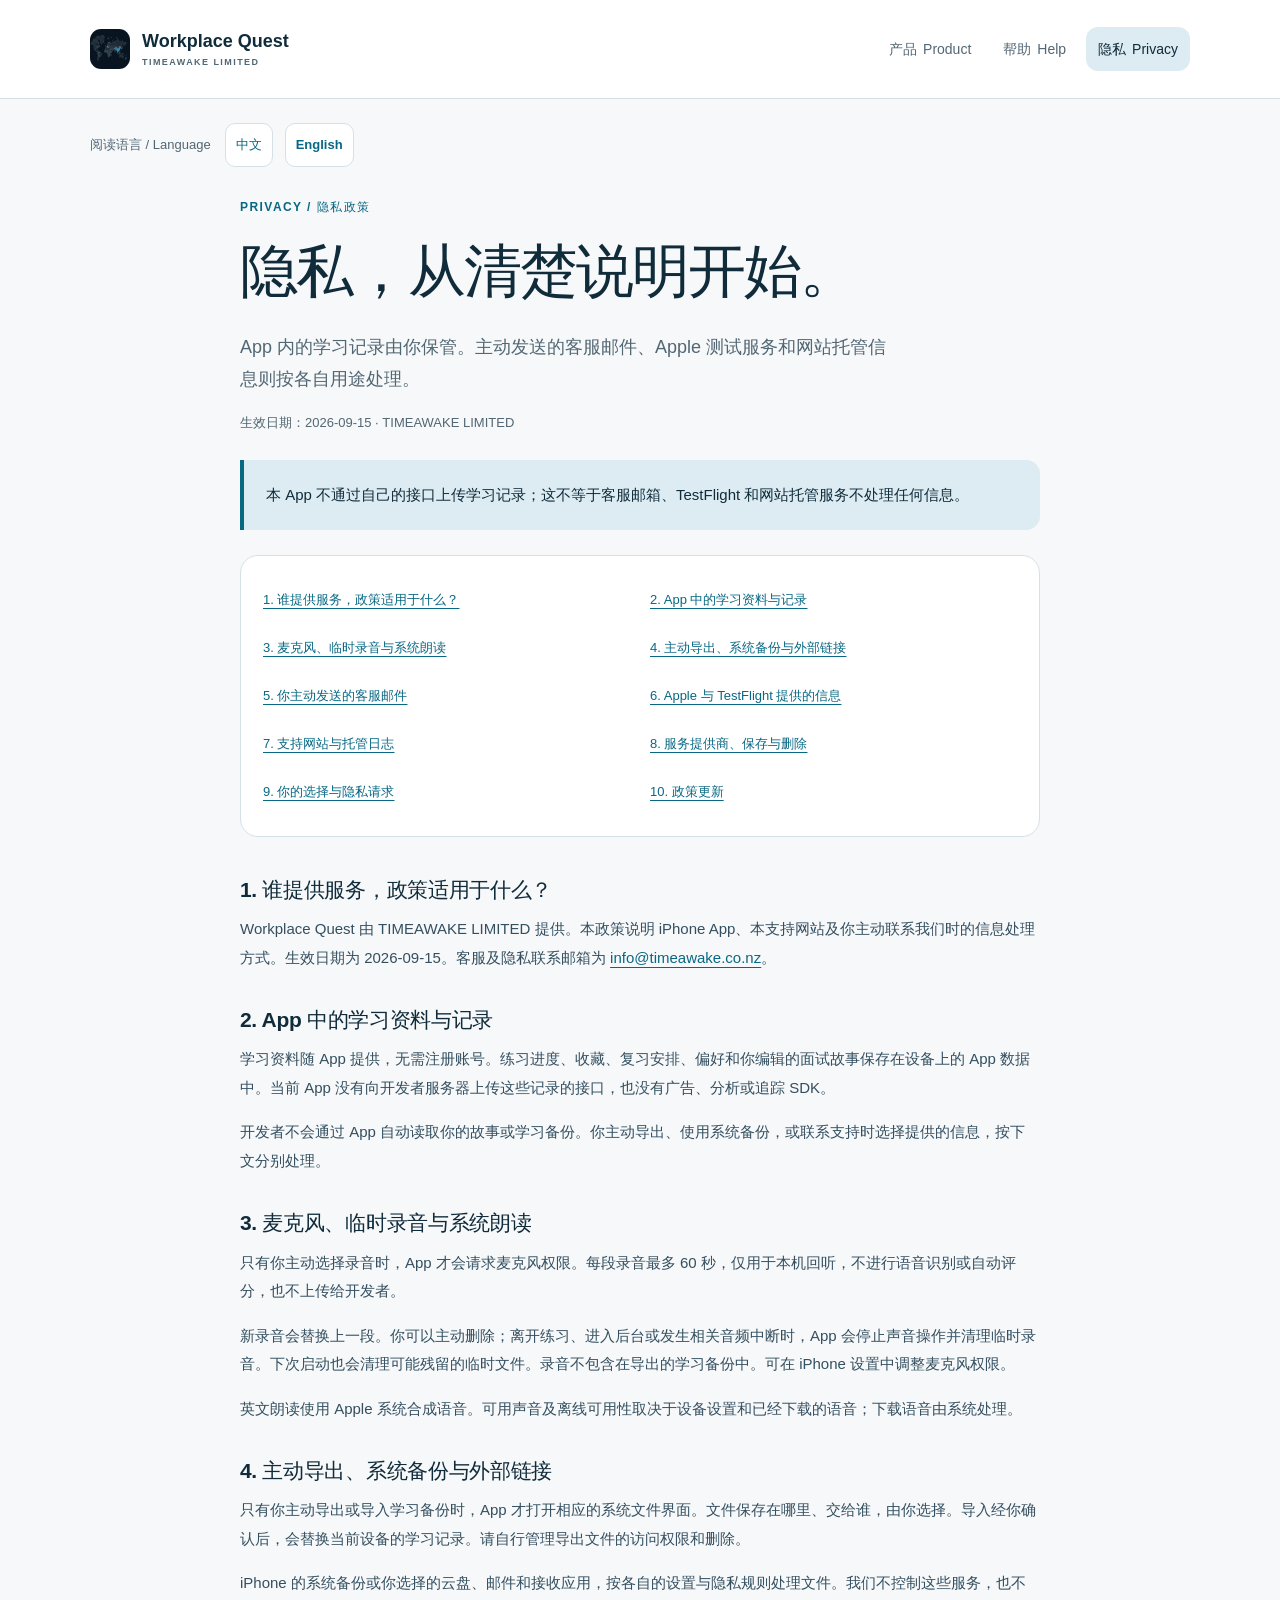
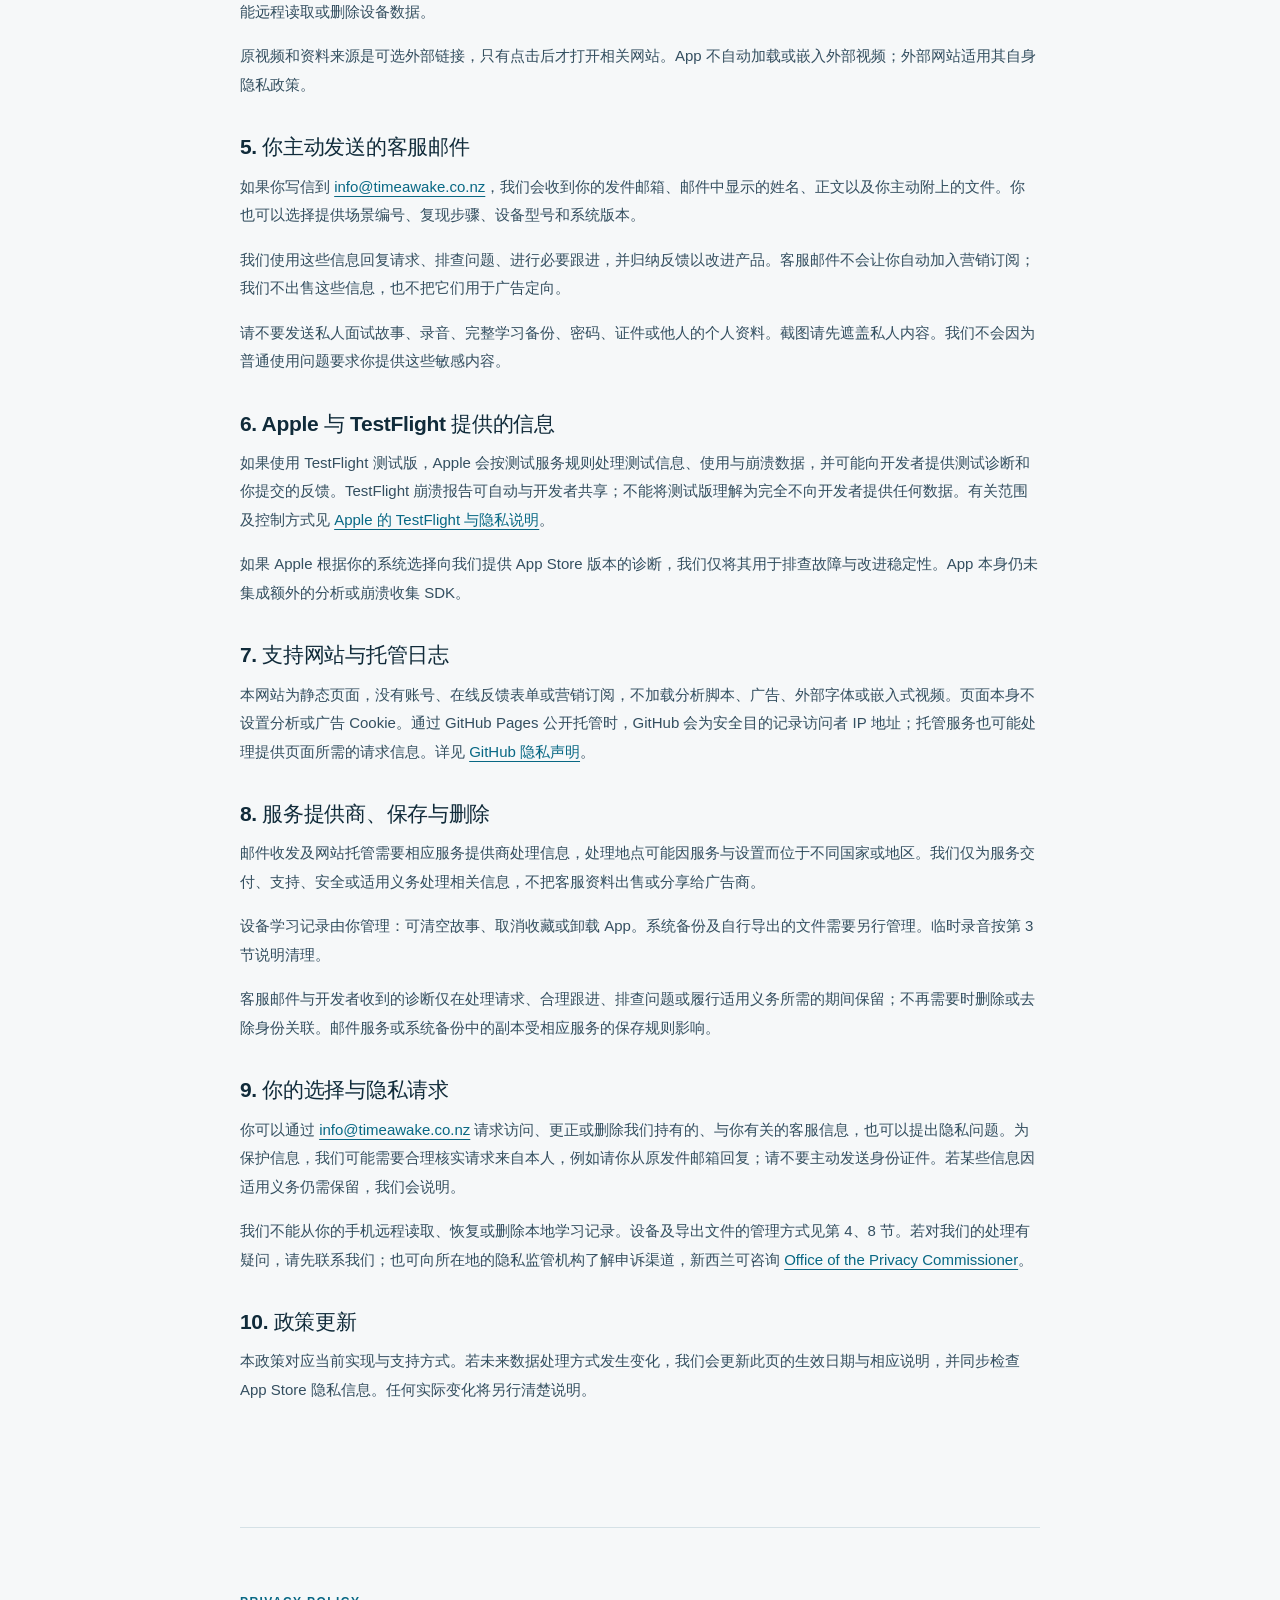
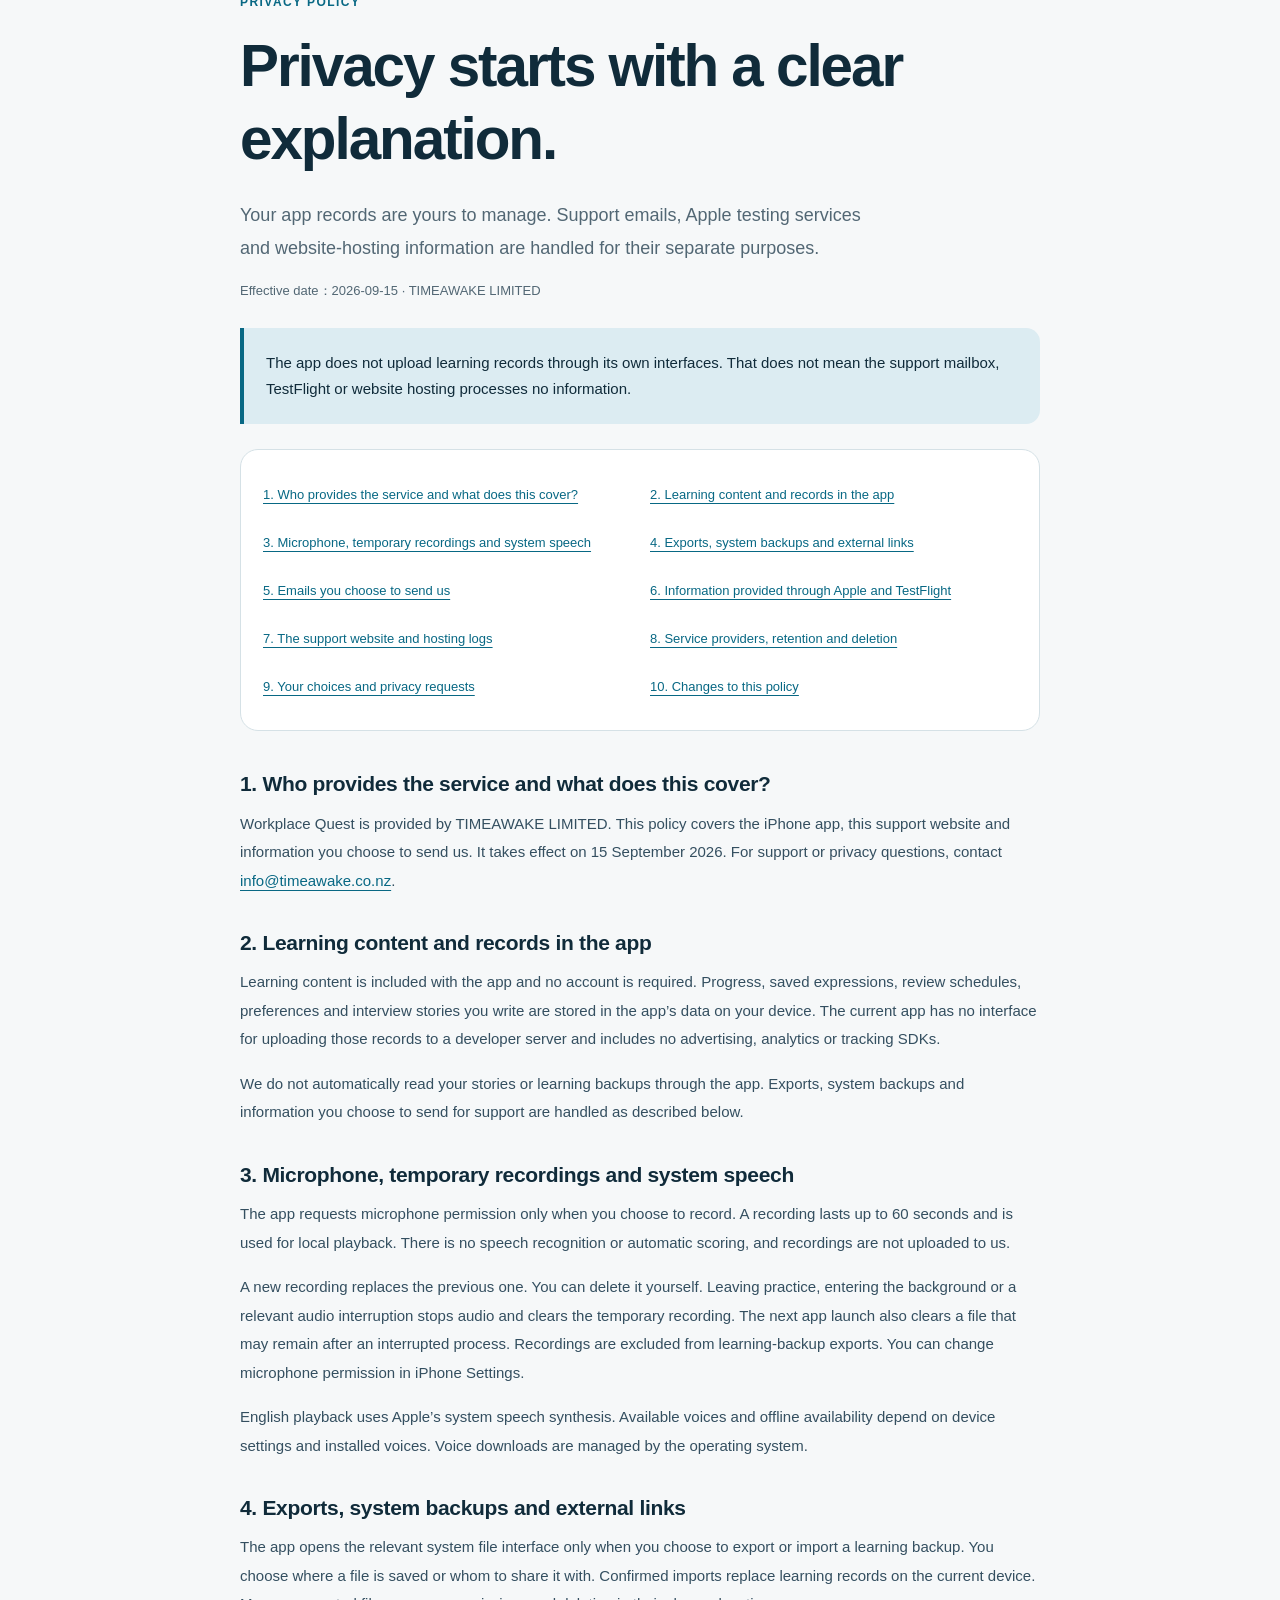
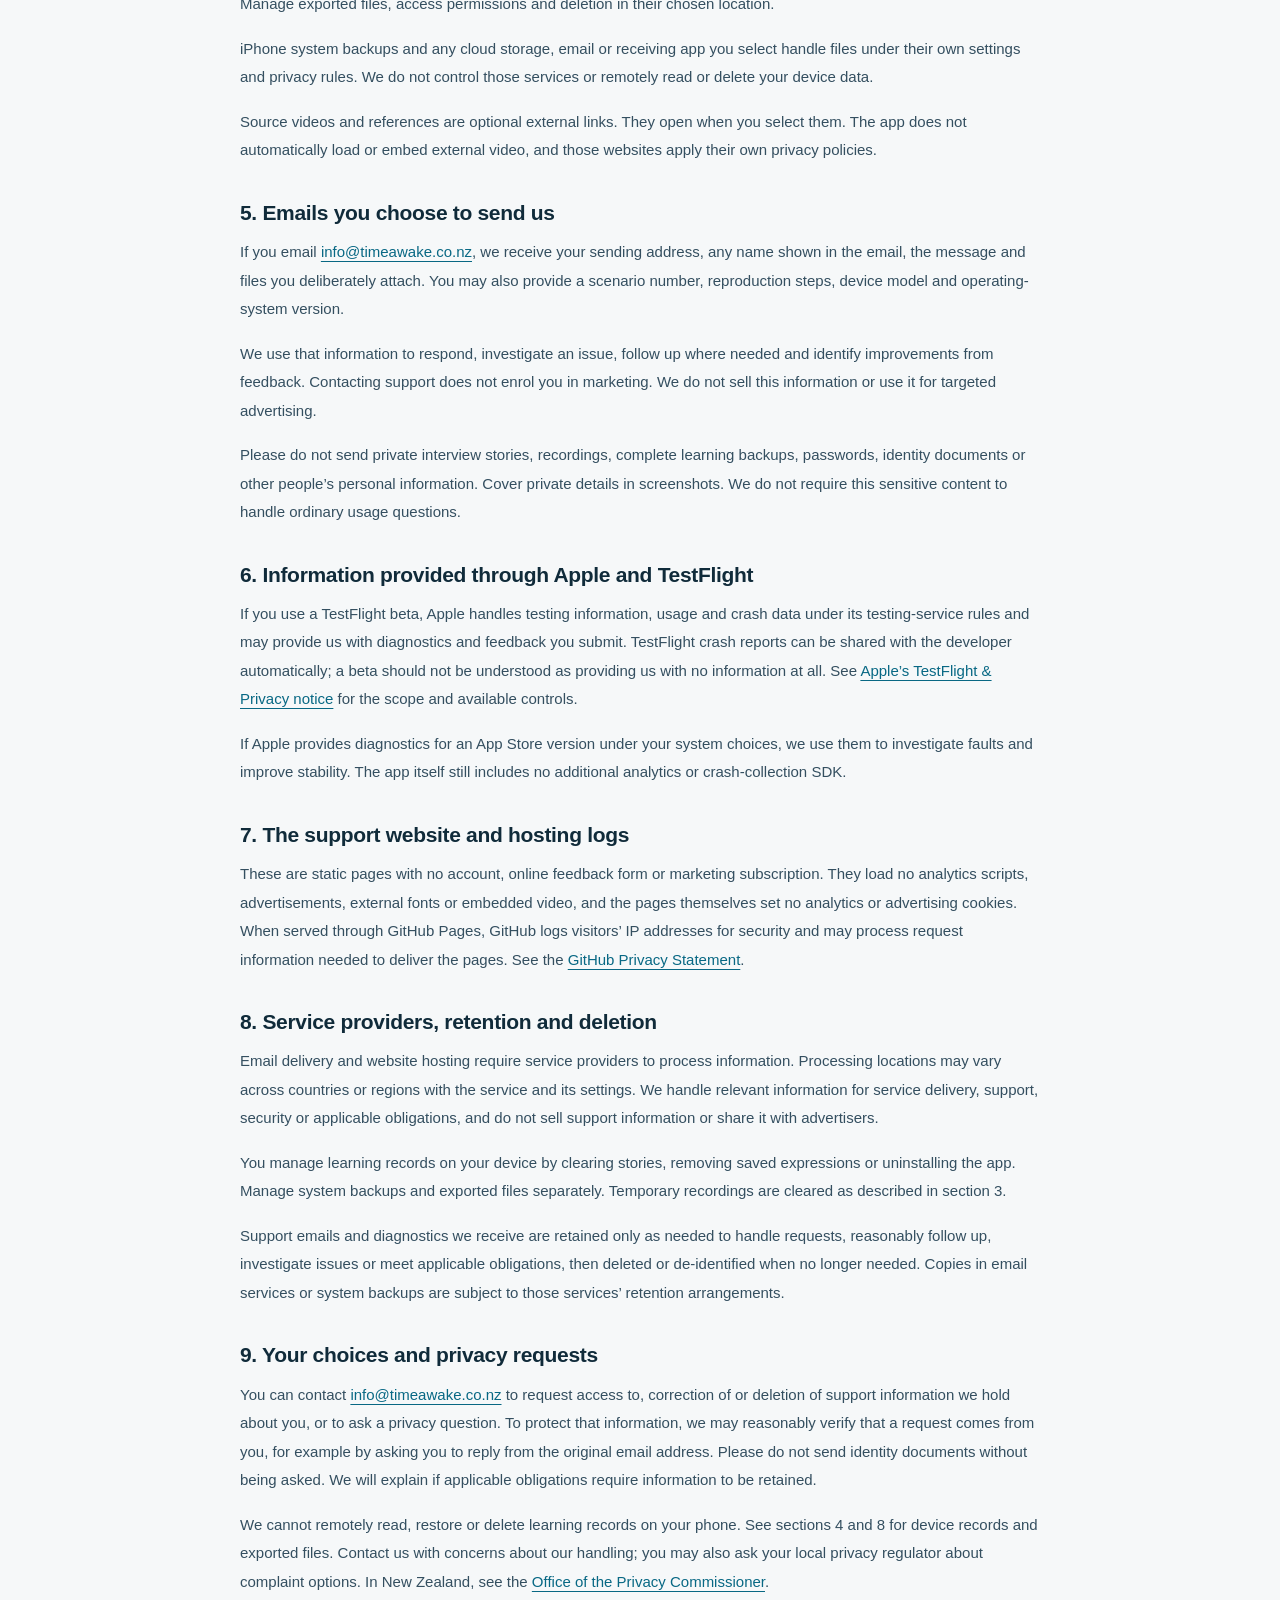
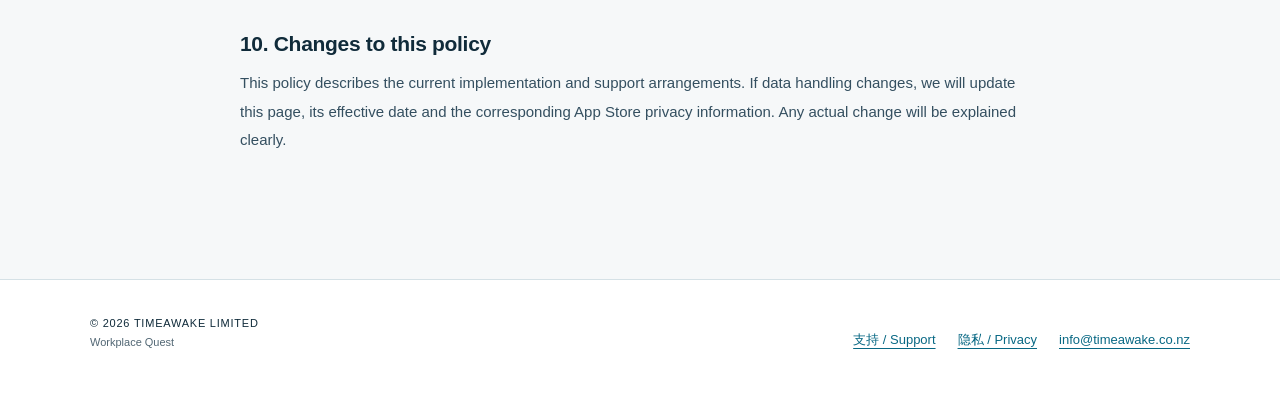
==== privacy.html @ f2a4020d "Publish Workplace Quest support and privacy pages" ====
<!doctype html>
<html lang="zh-Hans">
<head>
<meta charset="utf-8">
<meta name="viewport" content="width=device-width, initial-scale=1">
<meta name="description" content="Workplace Quest隐私政策：本地学习数据、临时录音、主动客服邮件、TestFlight与网站托管日志。">
<meta name="theme-color" content="#0a2433">
<title>隐私政策 / Privacy Policy · Workplace Quest</title>
<link rel="icon" type="image/png" href="favicon.png">
<link rel="stylesheet" href="styles.css">
</head>
<body>
<a class="skip-link" href="#main">跳到正文 / Skip to content</a>
<header class="site-header">
<div class="shell header-inner">
<a class="brand" href="index.html"><img src="icon.png" width="40" height="40" alt=""><span>Workplace Quest<small>TIMEAWAKE LIMITED</small></span></a>
<nav class="primary-nav" aria-label="网站导航 / Site navigation">
<a href="index.html">产品 <span lang="en">Product</span></a>
<a href="support.html">帮助 <span lang="en">Help</span></a>
<a href="privacy.html" aria-current="page">隐私 <span lang="en">Privacy</span></a>
</nav>
</div>
</header>
<main id="main" class="shell" tabindex="-1">
<nav class="language-nav" aria-label="选择阅读语言 / Reading language"><span>阅读语言 / Language</span><a href="#zh" lang="zh-Hans" hreflang="zh-Hans">中文</a><a href="#en" lang="en" hreflang="en">English</a></nav>

<section id="zh" lang="zh-Hans" class="language-section narrow-section"><p class="eyebrow">PRIVACY / 隐私政策</p><h1>隐私，从清楚说明开始。</h1><p class="lead">App 内的学习记录由你保管。主动发送的客服邮件、Apple 测试服务和网站托管信息则按各自用途处理。</p><p class="small-print">生效日期：<time datetime="2026-09-15">2026-09-15</time> · TIMEAWAKE LIMITED</p><div class="policy-summary">本 App 不通过自己的接口上传学习记录；这不等于客服邮箱、TestFlight 和网站托管服务不处理任何信息。</div><nav class="policy-toc" aria-label="隐私政策目录"><a href="#zh-policy-1">1. 谁提供服务，政策适用于什么？</a><a href="#zh-policy-2">2. App 中的学习资料与记录</a><a href="#zh-policy-3">3. 麦克风、临时录音与系统朗读</a><a href="#zh-policy-4">4. 主动导出、系统备份与外部链接</a><a href="#zh-policy-5">5. 你主动发送的客服邮件</a><a href="#zh-policy-6">6. Apple 与 TestFlight 提供的信息</a><a href="#zh-policy-7">7. 支持网站与托管日志</a><a href="#zh-policy-8">8. 服务提供商、保存与删除</a><a href="#zh-policy-9">9. 你的选择与隐私请求</a><a href="#zh-policy-10">10. 政策更新</a></nav><section id="zh-policy-1" class="policy-section"><h3>1. 谁提供服务，政策适用于什么？</h3><p>Workplace Quest 由 TIMEAWAKE LIMITED 提供。本政策说明 iPhone App、本支持网站及你主动联系我们时的信息处理方式。生效日期为 2026-09-15。客服及隐私联系邮箱为 <a href="mailto:info@timeawake.co.nz">info@timeawake.co.nz</a>。</p></section>
<section id="zh-policy-2" class="policy-section"><h3>2. App 中的学习资料与记录</h3><p>学习资料随 App 提供，无需注册账号。练习进度、收藏、复习安排、偏好和你编辑的面试故事保存在设备上的 App 数据中。当前 App 没有向开发者服务器上传这些记录的接口，也没有广告、分析或追踪 SDK。</p><p>开发者不会通过 App 自动读取你的故事或学习备份。你主动导出、使用系统备份，或联系支持时选择提供的信息，按下文分别处理。</p></section>
<section id="zh-policy-3" class="policy-section"><h3>3. 麦克风、临时录音与系统朗读</h3><p>只有你主动选择录音时，App 才会请求麦克风权限。每段录音最多 60 秒，仅用于本机回听，不进行语音识别或自动评分，也不上传给开发者。</p><p>新录音会替换上一段。你可以主动删除；离开练习、进入后台或发生相关音频中断时，App 会停止声音操作并清理临时录音。下次启动也会清理可能残留的临时文件。录音不包含在导出的学习备份中。可在 iPhone 设置中调整麦克风权限。</p><p>英文朗读使用 Apple 系统合成语音。可用声音及离线可用性取决于设备设置和已经下载的语音；下载语音由系统处理。</p></section>
<section id="zh-policy-4" class="policy-section"><h3>4. 主动导出、系统备份与外部链接</h3><p>只有你主动导出或导入学习备份时，App 才打开相应的系统文件界面。文件保存在哪里、交给谁，由你选择。导入经你确认后，会替换当前设备的学习记录。请自行管理导出文件的访问权限和删除。</p><p>iPhone 的系统备份或你选择的云盘、邮件和接收应用，按各自的设置与隐私规则处理文件。我们不控制这些服务，也不能远程读取或删除设备数据。</p><p>原视频和资料来源是可选外部链接，只有点击后才打开相关网站。App 不自动加载或嵌入外部视频；外部网站适用其自身隐私政策。</p></section>
<section id="zh-policy-5" class="policy-section"><h3>5. 你主动发送的客服邮件</h3><p>如果你写信到 <a href="mailto:info@timeawake.co.nz">info@timeawake.co.nz</a>，我们会收到你的发件邮箱、邮件中显示的姓名、正文以及你主动附上的文件。你也可以选择提供场景编号、复现步骤、设备型号和系统版本。</p><p>我们使用这些信息回复请求、排查问题、进行必要跟进，并归纳反馈以改进产品。客服邮件不会让你自动加入营销订阅；我们不出售这些信息，也不把它们用于广告定向。</p><p>请不要发送私人面试故事、录音、完整学习备份、密码、证件或他人的个人资料。截图请先遮盖私人内容。我们不会因为普通使用问题要求你提供这些敏感内容。</p></section>
<section id="zh-policy-6" class="policy-section"><h3>6. Apple 与 TestFlight 提供的信息</h3><p>如果使用 TestFlight 测试版，Apple 会按测试服务规则处理测试信息、使用与崩溃数据，并可能向开发者提供测试诊断和你提交的反馈。TestFlight 崩溃报告可自动与开发者共享；不能将测试版理解为完全不向开发者提供任何数据。有关范围及控制方式见 <a href="https://www.apple.com/legal/privacy/data/en/test-flight/">Apple 的 TestFlight 与隐私说明</a>。</p><p>如果 Apple 根据你的系统选择向我们提供 App Store 版本的诊断，我们仅将其用于排查故障与改进稳定性。App 本身仍未集成额外的分析或崩溃收集 SDK。</p></section>
<section id="zh-policy-7" class="policy-section"><h3>7. 支持网站与托管日志</h3><p>本网站为静态页面，没有账号、在线反馈表单或营销订阅，不加载分析脚本、广告、外部字体或嵌入式视频。页面本身不设置分析或广告 Cookie。通过 GitHub Pages 公开托管时，GitHub 会为安全目的记录访问者 IP 地址；托管服务也可能处理提供页面所需的请求信息。详见 <a href="https://docs.github.com/en/site-policy/privacy-policies/github-general-privacy-statement">GitHub 隐私声明</a>。</p></section>
<section id="zh-policy-8" class="policy-section"><h3>8. 服务提供商、保存与删除</h3><p>邮件收发及网站托管需要相应服务提供商处理信息，处理地点可能因服务与设置而位于不同国家或地区。我们仅为服务交付、支持、安全或适用义务处理相关信息，不把客服资料出售或分享给广告商。</p><p>设备学习记录由你管理：可清空故事、取消收藏或卸载 App。系统备份及自行导出的文件需要另行管理。临时录音按第 3 节说明清理。</p><p>客服邮件与开发者收到的诊断仅在处理请求、合理跟进、排查问题或履行适用义务所需的期间保留；不再需要时删除或去除身份关联。邮件服务或系统备份中的副本受相应服务的保存规则影响。</p></section>
<section id="zh-policy-9" class="policy-section"><h3>9. 你的选择与隐私请求</h3><p>你可以通过 <a href="mailto:info@timeawake.co.nz">info@timeawake.co.nz</a> 请求访问、更正或删除我们持有的、与你有关的客服信息，也可以提出隐私问题。为保护信息，我们可能需要合理核实请求来自本人，例如请你从原发件邮箱回复；请不要主动发送身份证件。若某些信息因适用义务仍需保留，我们会说明。</p><p>我们不能从你的手机远程读取、恢复或删除本地学习记录。设备及导出文件的管理方式见第 4、8 节。若对我们的处理有疑问，请先联系我们；也可向所在地的隐私监管机构了解申诉渠道，新西兰可咨询 <a href="https://www.privacy.org.nz/">Office of the Privacy Commissioner</a>。</p></section>
<section id="zh-policy-10" class="policy-section"><h3>10. 政策更新</h3><p>本政策对应当前实现与支持方式。若未来数据处理方式发生变化，我们会更新此页的生效日期与相应说明，并同步检查 App Store 隐私信息。任何实际变化将另行清楚说明。</p></section></section><section id="en" lang="en" class="language-section english-section narrow-section"><p class="eyebrow">PRIVACY POLICY</p><h2 class="display-heading">Privacy starts with a clear explanation.</h2><p class="lead">Your app records are yours to manage. Support emails, Apple testing services and website-hosting information are handled for their separate purposes.</p><p class="small-print">Effective date：<time datetime="2026-09-15">2026-09-15</time> · TIMEAWAKE LIMITED</p><div class="policy-summary">The app does not upload learning records through its own interfaces. That does not mean the support mailbox, TestFlight or website hosting processes no information.</div><nav class="policy-toc" aria-label="Privacy policy contents"><a href="#en-policy-1">1. Who provides the service and what does this cover?</a><a href="#en-policy-2">2. Learning content and records in the app</a><a href="#en-policy-3">3. Microphone, temporary recordings and system speech</a><a href="#en-policy-4">4. Exports, system backups and external links</a><a href="#en-policy-5">5. Emails you choose to send us</a><a href="#en-policy-6">6. Information provided through Apple and TestFlight</a><a href="#en-policy-7">7. The support website and hosting logs</a><a href="#en-policy-8">8. Service providers, retention and deletion</a><a href="#en-policy-9">9. Your choices and privacy requests</a><a href="#en-policy-10">10. Changes to this policy</a></nav><section id="en-policy-1" class="policy-section"><h3>1. Who provides the service and what does this cover?</h3><p>Workplace Quest is provided by TIMEAWAKE LIMITED. This policy covers the iPhone app, this support website and information you choose to send us. It takes effect on 15 September 2026. For support or privacy questions, contact <a href="mailto:info@timeawake.co.nz">info@timeawake.co.nz</a>.</p></section>
<section id="en-policy-2" class="policy-section"><h3>2. Learning content and records in the app</h3><p>Learning content is included with the app and no account is required. Progress, saved expressions, review schedules, preferences and interview stories you write are stored in the app’s data on your device. The current app has no interface for uploading those records to a developer server and includes no advertising, analytics or tracking SDKs.</p><p>We do not automatically read your stories or learning backups through the app. Exports, system backups and information you choose to send for support are handled as described below.</p></section>
<section id="en-policy-3" class="policy-section"><h3>3. Microphone, temporary recordings and system speech</h3><p>The app requests microphone permission only when you choose to record. A recording lasts up to 60 seconds and is used for local playback. There is no speech recognition or automatic scoring, and recordings are not uploaded to us.</p><p>A new recording replaces the previous one. You can delete it yourself. Leaving practice, entering the background or a relevant audio interruption stops audio and clears the temporary recording. The next app launch also clears a file that may remain after an interrupted process. Recordings are excluded from learning-backup exports. You can change microphone permission in iPhone Settings.</p><p>English playback uses Apple’s system speech synthesis. Available voices and offline availability depend on device settings and installed voices. Voice downloads are managed by the operating system.</p></section>
<section id="en-policy-4" class="policy-section"><h3>4. Exports, system backups and external links</h3><p>The app opens the relevant system file interface only when you choose to export or import a learning backup. You choose where a file is saved or whom to share it with. Confirmed imports replace learning records on the current device. Manage exported files, access permissions and deletion in their chosen location.</p><p>iPhone system backups and any cloud storage, email or receiving app you select handle files under their own settings and privacy rules. We do not control those services or remotely read or delete your device data.</p><p>Source videos and references are optional external links. They open when you select them. The app does not automatically load or embed external video, and those websites apply their own privacy policies.</p></section>
<section id="en-policy-5" class="policy-section"><h3>5. Emails you choose to send us</h3><p>If you email <a href="mailto:info@timeawake.co.nz">info@timeawake.co.nz</a>, we receive your sending address, any name shown in the email, the message and files you deliberately attach. You may also provide a scenario number, reproduction steps, device model and operating-system version.</p><p>We use that information to respond, investigate an issue, follow up where needed and identify improvements from feedback. Contacting support does not enrol you in marketing. We do not sell this information or use it for targeted advertising.</p><p>Please do not send private interview stories, recordings, complete learning backups, passwords, identity documents or other people’s personal information. Cover private details in screenshots. We do not require this sensitive content to handle ordinary usage questions.</p></section>
<section id="en-policy-6" class="policy-section"><h3>6. Information provided through Apple and TestFlight</h3><p>If you use a TestFlight beta, Apple handles testing information, usage and crash data under its testing-service rules and may provide us with diagnostics and feedback you submit. TestFlight crash reports can be shared with the developer automatically; a beta should not be understood as providing us with no information at all. See <a href="https://www.apple.com/legal/privacy/data/en/test-flight/">Apple’s TestFlight &amp; Privacy notice</a> for the scope and available controls.</p><p>If Apple provides diagnostics for an App Store version under your system choices, we use them to investigate faults and improve stability. The app itself still includes no additional analytics or crash-collection SDK.</p></section>
<section id="en-policy-7" class="policy-section"><h3>7. The support website and hosting logs</h3><p>These are static pages with no account, online feedback form or marketing subscription. They load no analytics scripts, advertisements, external fonts or embedded video, and the pages themselves set no analytics or advertising cookies. When served through GitHub Pages, GitHub logs visitors’ IP addresses for security and may process request information needed to deliver the pages. See the <a href="https://docs.github.com/en/site-policy/privacy-policies/github-general-privacy-statement">GitHub Privacy Statement</a>.</p></section>
<section id="en-policy-8" class="policy-section"><h3>8. Service providers, retention and deletion</h3><p>Email delivery and website hosting require service providers to process information. Processing locations may vary across countries or regions with the service and its settings. We handle relevant information for service delivery, support, security or applicable obligations, and do not sell support information or share it with advertisers.</p><p>You manage learning records on your device by clearing stories, removing saved expressions or uninstalling the app. Manage system backups and exported files separately. Temporary recordings are cleared as described in section 3.</p><p>Support emails and diagnostics we receive are retained only as needed to handle requests, reasonably follow up, investigate issues or meet applicable obligations, then deleted or de-identified when no longer needed. Copies in email services or system backups are subject to those services’ retention arrangements.</p></section>
<section id="en-policy-9" class="policy-section"><h3>9. Your choices and privacy requests</h3><p>You can contact <a href="mailto:info@timeawake.co.nz">info@timeawake.co.nz</a> to request access to, correction of or deletion of support information we hold about you, or to ask a privacy question. To protect that information, we may reasonably verify that a request comes from you, for example by asking you to reply from the original email address. Please do not send identity documents without being asked. We will explain if applicable obligations require information to be retained.</p><p>We cannot remotely read, restore or delete learning records on your phone. See sections 4 and 8 for device records and exported files. Contact us with concerns about our handling; you may also ask your local privacy regulator about complaint options. In New Zealand, see the <a href="https://www.privacy.org.nz/">Office of the Privacy Commissioner</a>.</p></section>
<section id="en-policy-10" class="policy-section"><h3>10. Changes to this policy</h3><p>This policy describes the current implementation and support arrangements. If data handling changes, we will update this page, its effective date and the corresponding App Store privacy information. Any actual change will be explained clearly.</p></section></section></main>
<footer class="site-footer"><div class="shell footer-inner"><p>© 2026 TIMEAWAKE LIMITED<br><span>Workplace Quest</span></p><nav aria-label="页脚链接 / Footer links"><a href="support.html">支持 / Support</a><a href="privacy.html">隐私 / Privacy</a><a href="mailto:info@timeawake.co.nz">info@timeawake.co.nz</a></nav></div></footer>
</body>
</html>
---- styles.css ----
:root{color-scheme:light;--ink:#102b3a;--muted:#526774;--blue:#086884;--sky:#dcecf2;--paper:#f6f8f9;--line:#d5e1e6;--white:#fff;--radius:24px;font-family:-apple-system,BlinkMacSystemFont,"Segoe UI","PingFang SC","Microsoft YaHei",sans-serif;font-synthesis:none}
*{box-sizing:border-box}html{scroll-padding-top:24px}body{margin:0;background:var(--paper);color:var(--ink);line-height:1.75;font-size:16px;-webkit-text-size-adjust:100%}a{color:var(--blue);text-underline-offset:4px;text-decoration-thickness:1px;overflow-wrap:anywhere}a:hover{text-decoration-thickness:2px}a:focus-visible,summary:focus-visible{outline:3px solid #087da2;outline-offset:5px;border-radius:5px}p,h1,h2,h3,ul,ol,dl{margin-top:0}p{margin-bottom:1rem}p:last-child{margin-bottom:0}h1,h2,h3{line-height:1.25;letter-spacing:-.035em;overflow-wrap:anywhere}h1,.display-heading{font-size:clamp(2rem,4.9vw,3.65rem);font-weight:750;margin-bottom:24px}h2{font-size:clamp(1.6rem,3vw,2.3rem);margin-bottom:18px}h3{font-size:1.2rem;letter-spacing:-.015em;margin-bottom:12px}img{max-width:100%;height:auto;display:block}li+li{margin-top:8px}.shell{width:min(1100px,calc(100% - 48px));margin-inline:auto}.skip-link{position:absolute;left:12px;top:-120px;background:var(--white);padding:12px 18px;border:2px solid var(--blue);z-index:10}.skip-link:focus{top:12px}.site-header{background:var(--white);border-bottom:1px solid var(--line)}.header-inner{display:flex;justify-content:space-between;align-items:center;gap:20px;min-height:98px;padding-block:18px;flex-wrap:wrap}.brand{display:inline-flex;align-items:center;gap:12px;text-decoration:none;color:var(--ink);font-size:18px;font-weight:750;line-height:1.25}.brand img{border-radius:11px;flex:none}.brand small{display:block;font-size:9px;letter-spacing:.16em;color:var(--muted);margin-top:5px;font-weight:650}.primary-nav{display:flex;gap:8px;flex-wrap:wrap}.primary-nav a{display:flex;gap:6px;align-items:center;min-height:44px;padding:8px 12px;border-radius:12px;text-decoration:none;color:var(--muted);font-size:14px;font-weight:650}.primary-nav a[aria-current=page]{background:var(--sky);color:var(--ink)}.primary-nav a:hover{background:#edf4f7}.primary-nav span{font-weight:450}.language-nav{display:flex;align-items:center;gap:12px;flex-wrap:wrap;padding:24px 0 30px;color:var(--muted);font-size:13px}.language-nav>span{margin-right:2px}.language-nav a{min-height:44px;display:inline-flex;align-items:center;padding:6px 10px;background:var(--white);border:1px solid var(--line);border-radius:10px;text-decoration:none;font-weight:650}.language-section{scroll-margin-top:24px;padding-bottom:24px}.english-section{border-top:1px solid var(--line);margin-top:64px;padding-top:64px}.hero{display:grid;grid-template-columns:minmax(0,1.55fr) minmax(220px,1fr);gap:55px;align-items:center;padding:8px 0 38px}.eyebrow{font-size:12px;letter-spacing:.12em;font-weight:750;color:var(--blue);margin-bottom:16px}.lead{font-size:18px;line-height:1.8;color:var(--muted);max-width:650px}.hero-actions{display:flex;align-items:center;gap:22px;flex-wrap:wrap;margin-top:25px}.button{display:inline-flex;justify-content:center;align-items:center;gap:22px;min-height:48px;padding:12px 20px;background:var(--ink);color:var(--white);border-radius:14px;text-decoration:none;font-size:15px;font-weight:650;text-align:center}.button:hover{background:#194a61;text-decoration:none}.text-link{display:inline-flex;align-items:center;min-height:44px;font-weight:650;font-size:14px}.pills{list-style:none;display:flex;flex-wrap:wrap;gap:8px;padding:0;margin:26px 0 0}.pills li{margin:0;font-size:12px;padding:5px 10px;border:1px solid var(--line);border-radius:100px;color:var(--muted);background:#fff8}.hero-art{border-radius:32px;background:radial-gradient(circle at 55% 20%,#174252,#071a26 70%);padding:38px 22px 24px;display:flex;flex-direction:column;align-items:center;text-align:center;color:#f4fbff;min-width:0;box-shadow:0 14px 35px #132e3b12}.hero-icon{width:180px;border-radius:29px;box-shadow:0 14px 38px #0004}.hero-art p{font-family:Georgia,"Times New Roman",serif;font-size:27px;line-height:1.3;letter-spacing:-.03em;margin:25px 0 22px}.art-label{font-size:10px;letter-spacing:.18em;text-transform:uppercase;color:#a9c7d6}.release-note{display:flex;align-items:flex-start;gap:13px;padding:20px 23px;background:#eaf2f5;border:1px solid #cadde5;border-radius:17px;font-size:14px}.release-note p{color:var(--muted);margin-top:4px}.status-dot{width:8px;height:8px;background:var(--blue);border-radius:50%;margin-top:9px;flex:none}.section-block{margin-block:54px}.section-heading{margin-bottom:26px;max-width:800px}.feature-grid{display:grid;grid-template-columns:repeat(3,minmax(0,1fr));gap:18px}.feature-card{background:var(--white);border:1px solid var(--line);border-radius:var(--radius);padding:25px}.feature-card p{font-size:15px;color:var(--muted)}.number{display:inline-block;font-size:12px;letter-spacing:.1em;color:var(--blue);font-weight:750;margin-bottom:26px}.quiet-panel{padding:34px;border-radius:var(--radius);border:1px solid var(--line);background:#fff9}.quiet-panel>p{color:var(--muted);font-size:15px}.stats{display:grid;grid-template-columns:repeat(3,minmax(0,1fr));gap:15px;margin:25px 0}.stats dt{font-size:38px;line-height:1.2;letter-spacing:-.05em;font-weight:750}.stats dd{margin:6px 0 0;color:var(--muted);font-size:13px}.contact-panel{display:flex;align-items:center;justify-content:space-between;gap:28px;padding:34px;background:var(--ink);color:var(--white);border-radius:var(--radius);margin-top:36px}.contact-panel>div{max-width:650px}.contact-panel .eyebrow{color:#a7d6e5}.contact-panel p:not(.eyebrow){font-size:15px;color:#d0dfe5}.contact-panel h2{margin-bottom:14px}.button-light{background:var(--white);color:var(--ink);flex-shrink:0}.button-light:hover{background:var(--sky)}.narrow-section{max-width:800px;margin-inline:auto}.contact-card{background:var(--white);border:1px solid var(--line);border-radius:var(--radius);padding:28px;margin:30px 0}.contact-card h2,.contact-card h3{font-size:20px}.contact-card p{font-size:15px}.faq-list{margin:32px 0}.faq{border-bottom:1px solid var(--line);padding:0}.faq:first-child{border-top:1px solid var(--line)}.faq summary{cursor:pointer;padding:21px 4px;font-weight:650;min-height:48px;line-height:1.6}.faq-body{padding:0 4px 24px;color:var(--muted);font-size:15px}.faq-body ol{padding-left:23px}.small-print{font-size:13px;color:var(--muted)}.policy-summary{padding:22px;background:var(--sky);border-left:4px solid var(--blue);border-radius:0 14px 14px 0;margin:25px 0;font-size:15px}.policy-toc{display:grid;grid-template-columns:repeat(2,minmax(0,1fr));gap:4px 20px;margin:24px 0 40px;padding:22px;background:var(--white);border:1px solid var(--line);border-radius:18px}.policy-toc a{font-size:13px;min-height:44px;display:flex;align-items:center;line-height:1.5}.policy-section{margin-bottom:35px;scroll-margin-top:24px}.policy-section h3{font-size:21px}.policy-section p{font-size:15px;line-height:1.9;color:#344f60}.site-footer{margin-top:65px;padding:34px 0;border-top:1px solid var(--line);background:var(--white)}.footer-inner{display:flex;justify-content:space-between;gap:26px;flex-wrap:wrap}.footer-inner p{font-size:11px;letter-spacing:.07em;line-height:1.7}.footer-inner p span{color:var(--muted);letter-spacing:0}.footer-inner nav{display:flex;align-items:center;gap:8px 22px;flex-wrap:wrap}.footer-inner nav a{display:inline-flex;align-items:center;min-height:44px;font-size:13px}
@media(max-width:760px){.hero{grid-template-columns:1fr;gap:30px}.hero-art{max-width:360px;width:100%;margin-inline:auto;padding:24px;display:grid;grid-template-columns:130px minmax(0,1fr);gap:18px;text-align:left;align-items:center}.hero-icon{width:130px;border-radius:23px}.hero-art p{font-size:23px;margin:0}.art-label{grid-column:1/-1;text-align:center}.feature-grid{grid-template-columns:1fr}.feature-card{padding:24px}.number{margin-bottom:15px}.contact-panel{align-items:flex-start;flex-direction:column}.contact-panel .button{align-self:flex-start}.header-inner{gap:12px}.primary-nav{gap:2px}.primary-nav a{padding:8px 9px}.stats dt{font-size:31px}.quiet-panel,.contact-panel{padding:25px}.english-section{margin-top:48px;padding-top:48px}.section-block{margin-block:40px}}
@media(max-width:420px){.shell{width:calc(100% - 32px)}.header-inner{padding-block:15px;justify-content:center}.brand{margin-right:auto}.primary-nav{width:100%;justify-content:space-between}.primary-nav a{font-size:13px;padding:8px 7px}.language-nav{gap:8px;padding-block:20px 25px}.language-nav>span{font-size:11px}.hero-art{grid-template-columns:104px minmax(0,1fr);padding:20px;gap:16px}.hero-icon{width:104px;border-radius:20px}.hero-art p{font-size:20px}.lead{font-size:16px}.hero-actions{gap:10px 18px}.stats{gap:10px}.stats dt{font-size:29px}.stats dd{font-size:11px}.contact-card{padding:21px}.policy-toc{grid-template-columns:1fr;padding:16px}.policy-section h3{font-size:19px}.release-note{padding:18px}.quiet-panel{padding:23px}.footer-inner nav{gap:5px 16px}}
@media(prefers-reduced-motion:reduce){*{scroll-behavior:auto!important}}
@media print{.site-header,.language-nav,.site-footer,.skip-link,.hero-actions{display:none}.shell{width:100%}.language-section{break-before:auto}.english-section{margin-top:30px;padding-top:30px}.hero{display:block}.hero-art{display:none}.faq-body{display:block}.contact-panel{background:#fff;color:#000;border:1px solid #bbb}.contact-panel p:not(.eyebrow),.contact-panel .eyebrow{color:#333}a{color:#000}.policy-toc{display:none}}
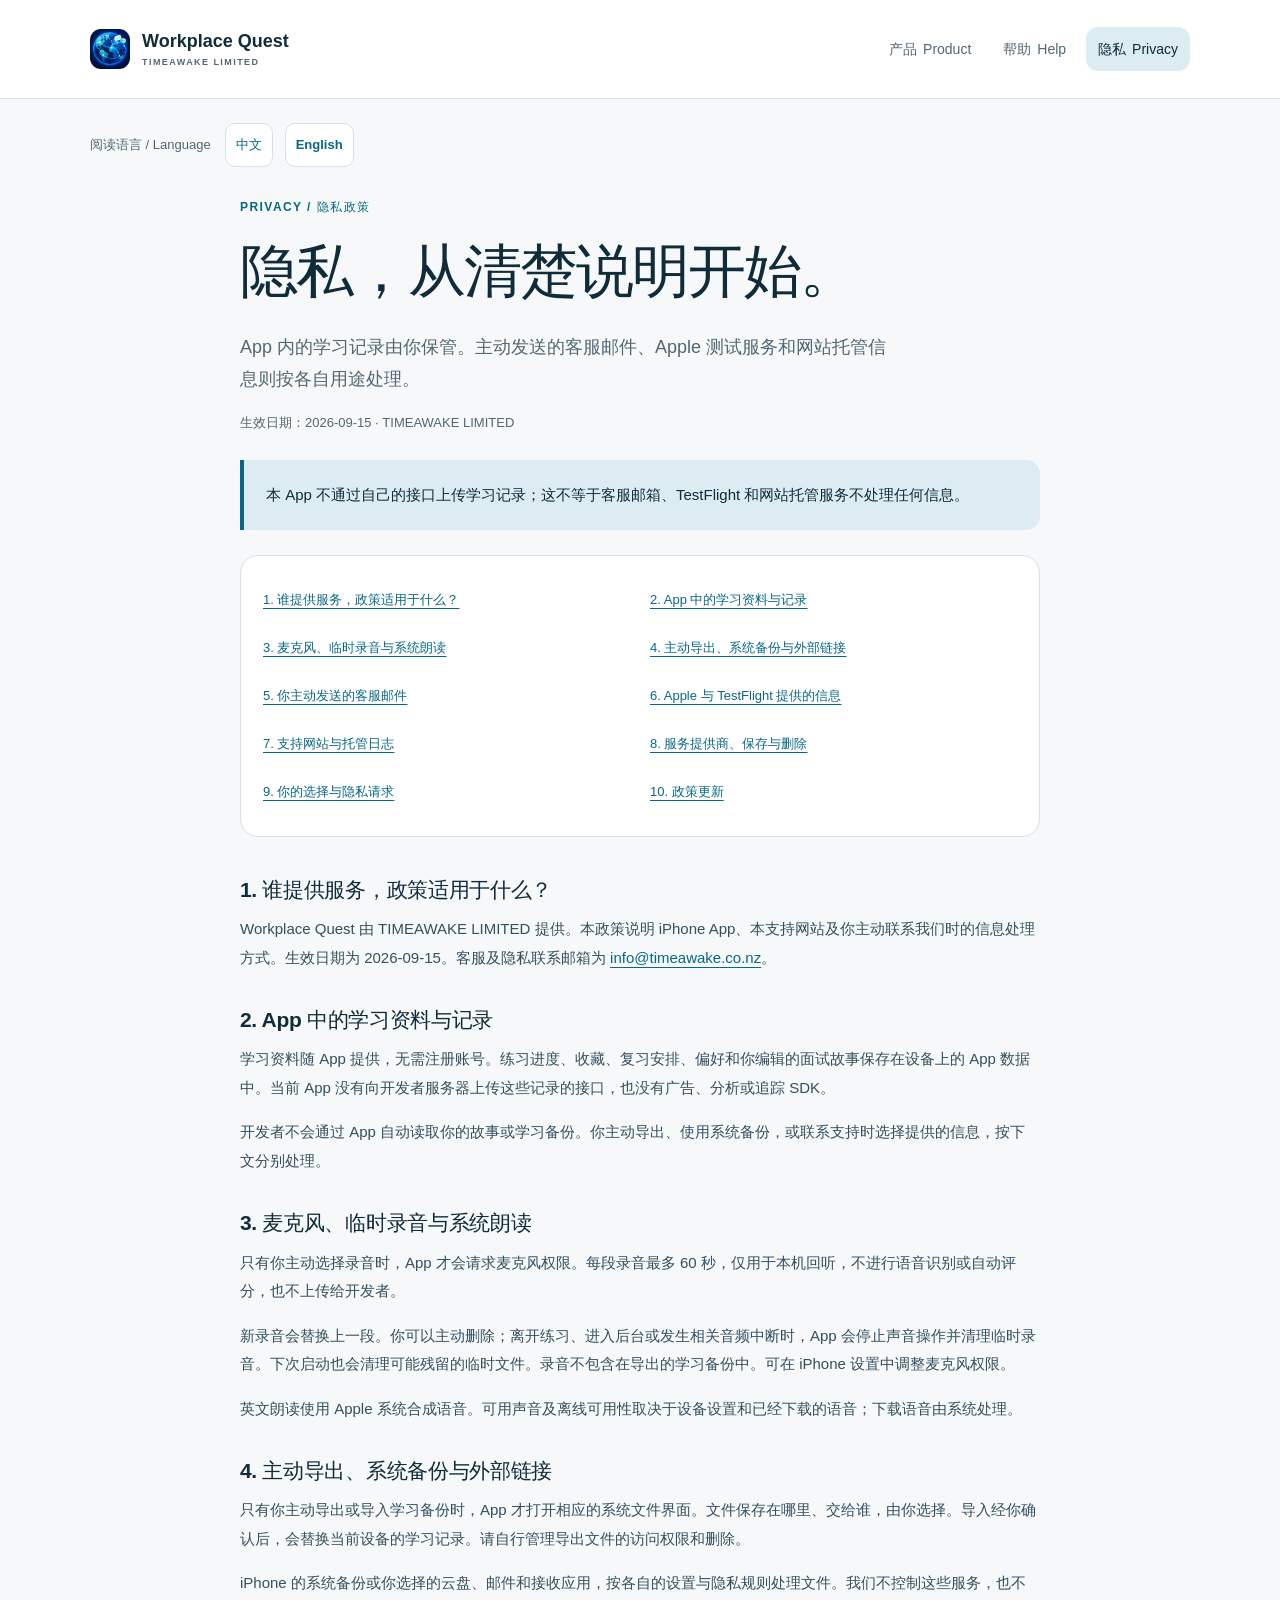
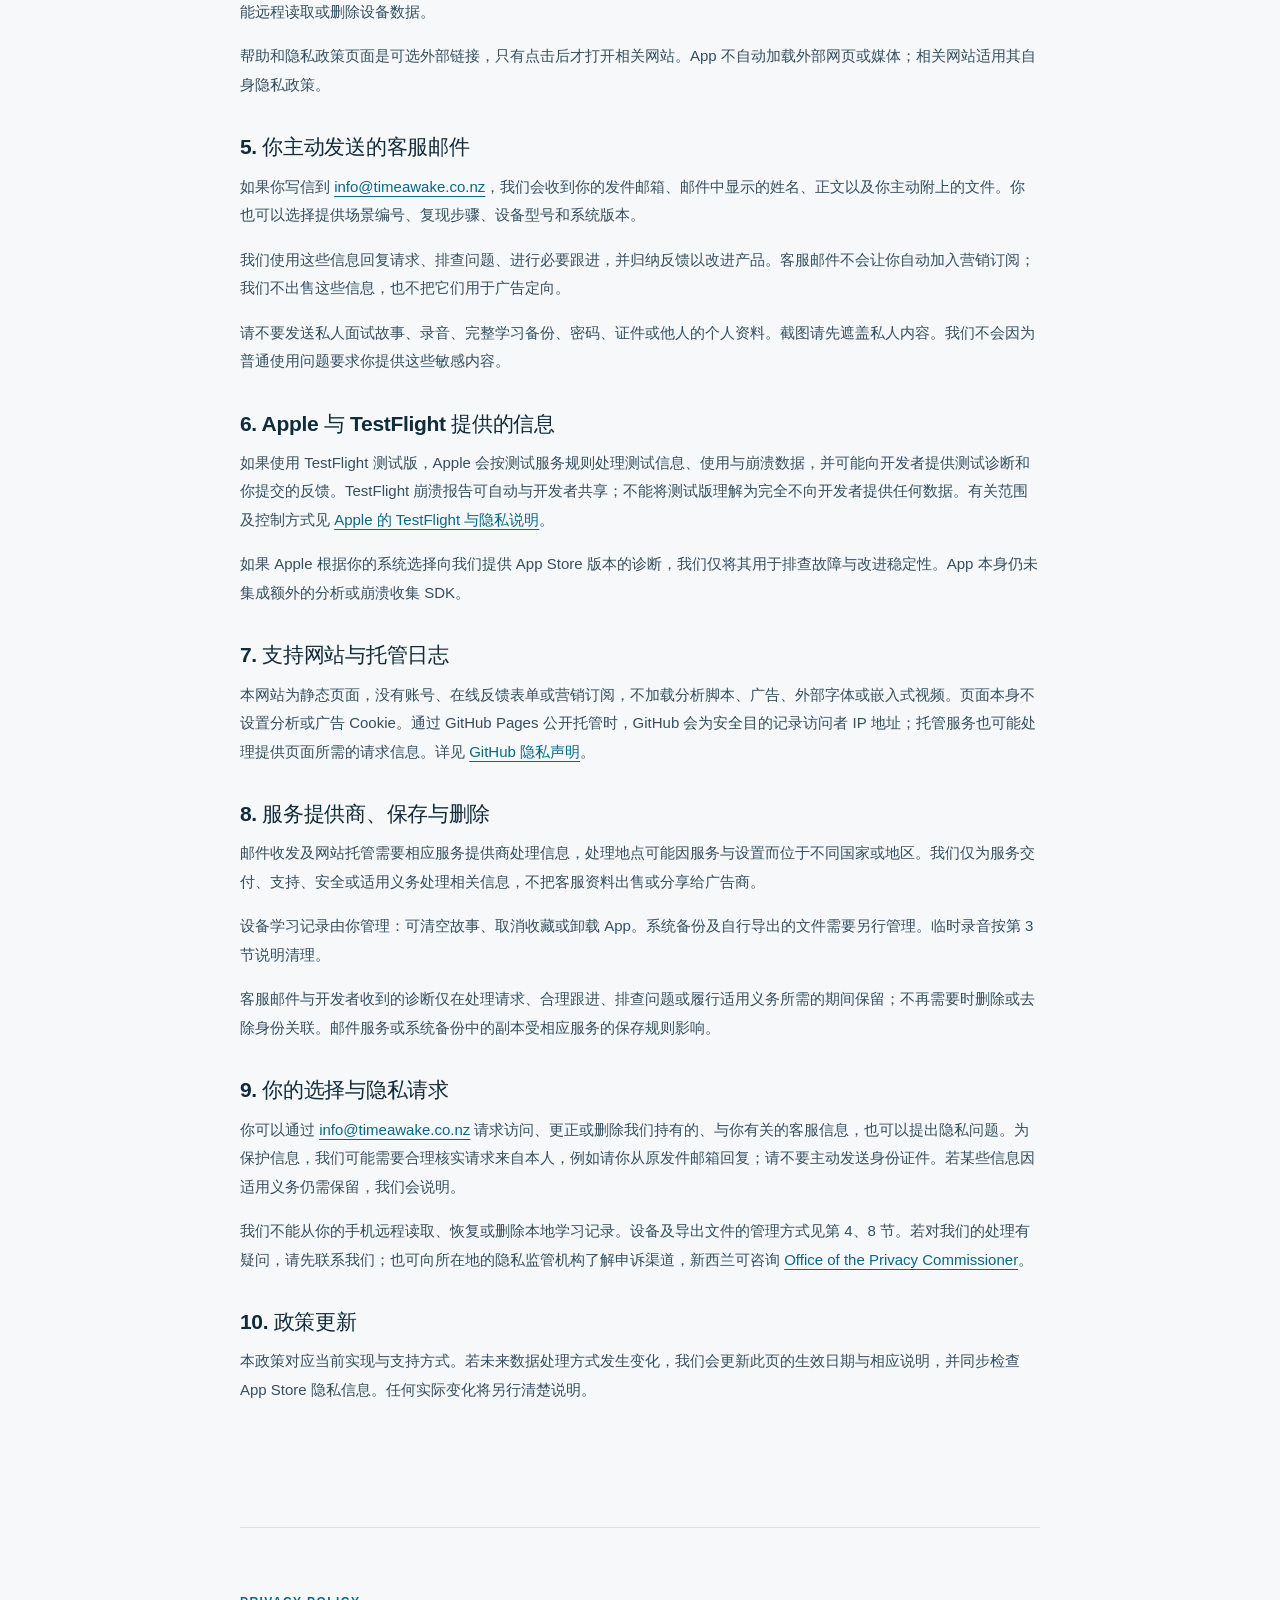
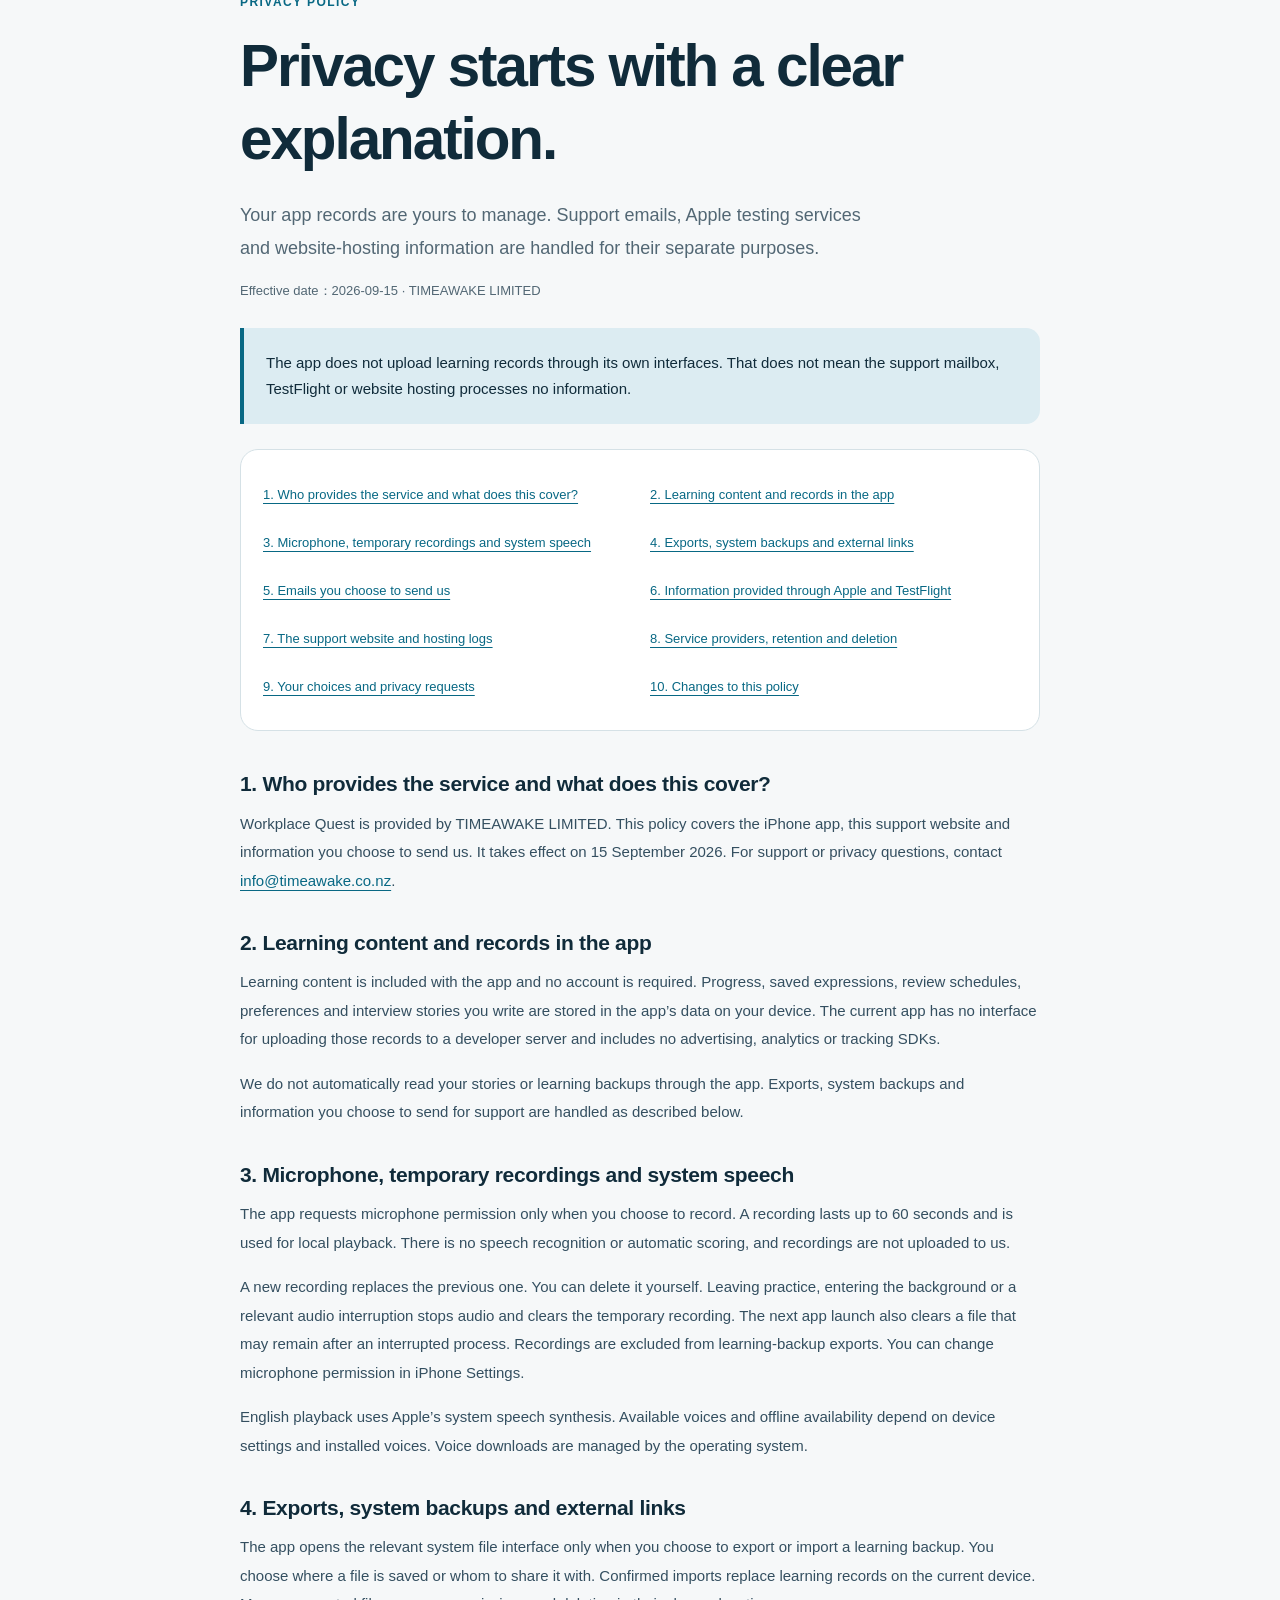
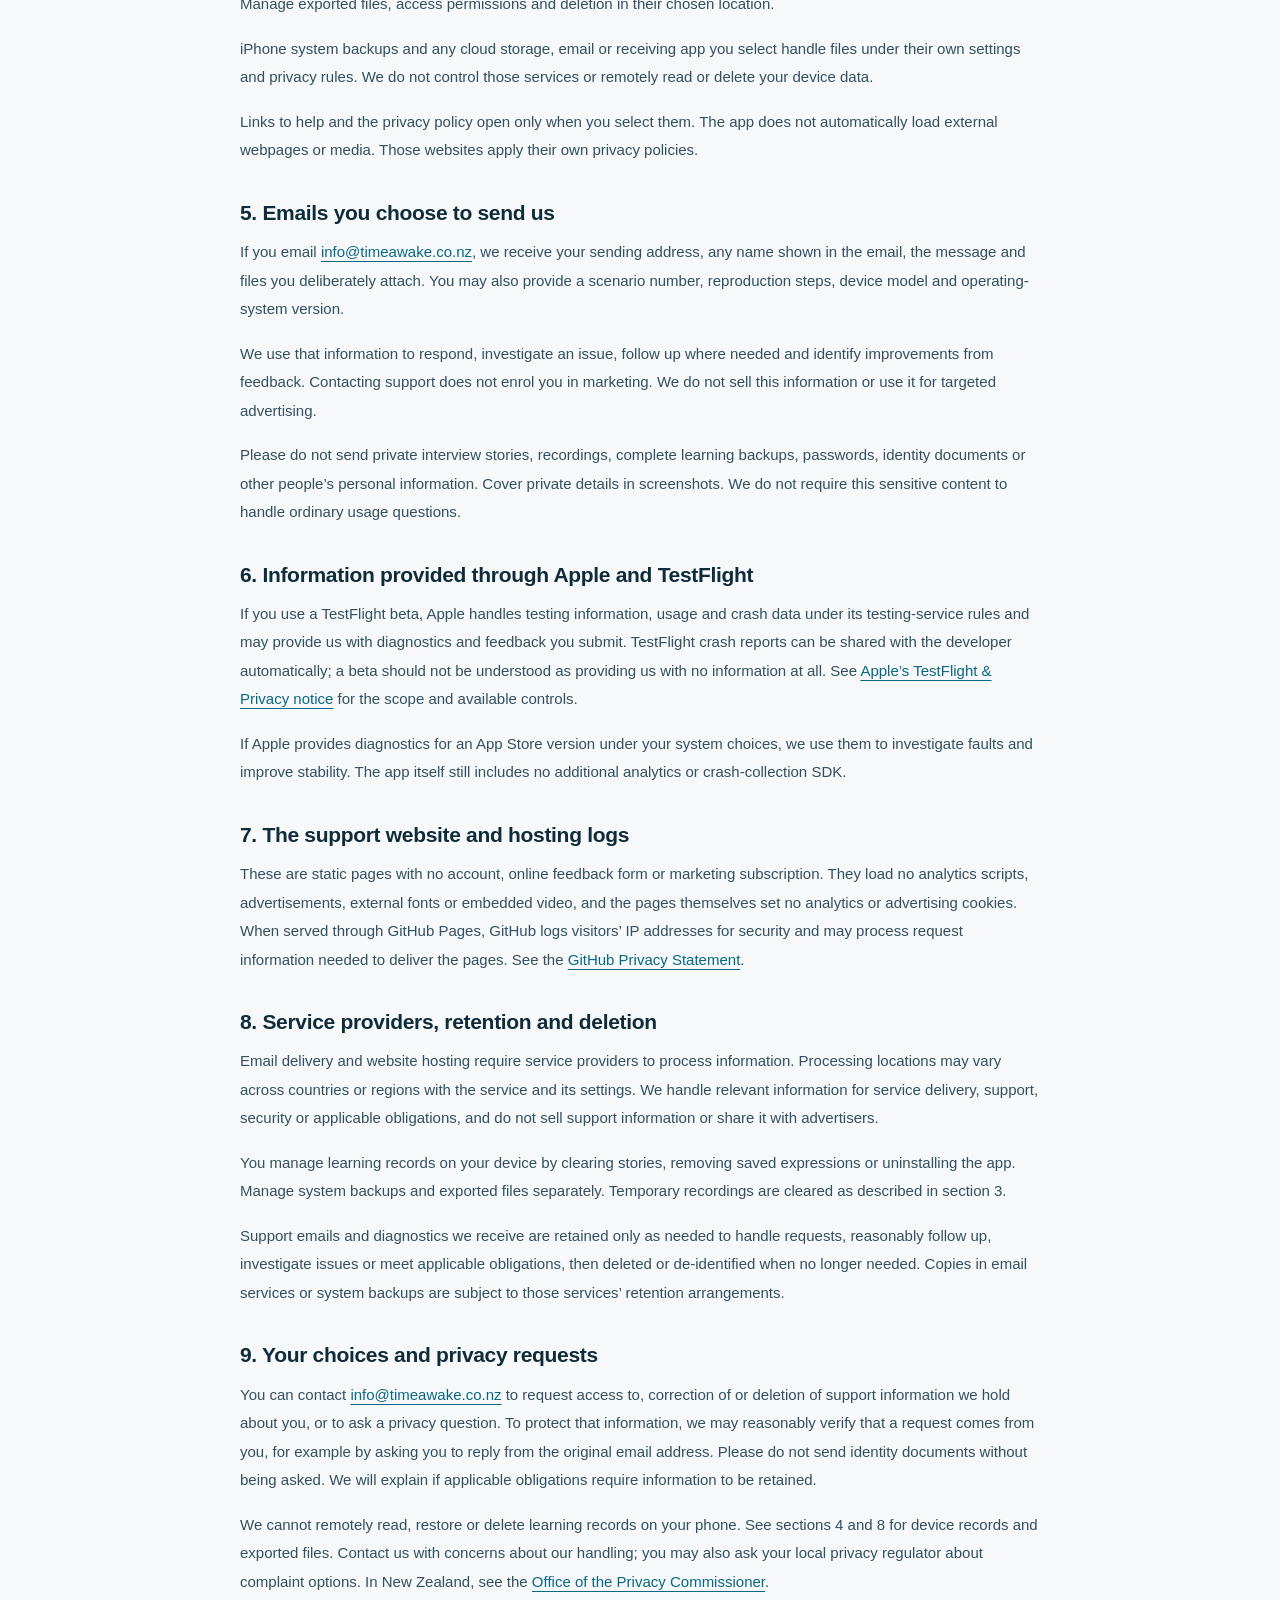
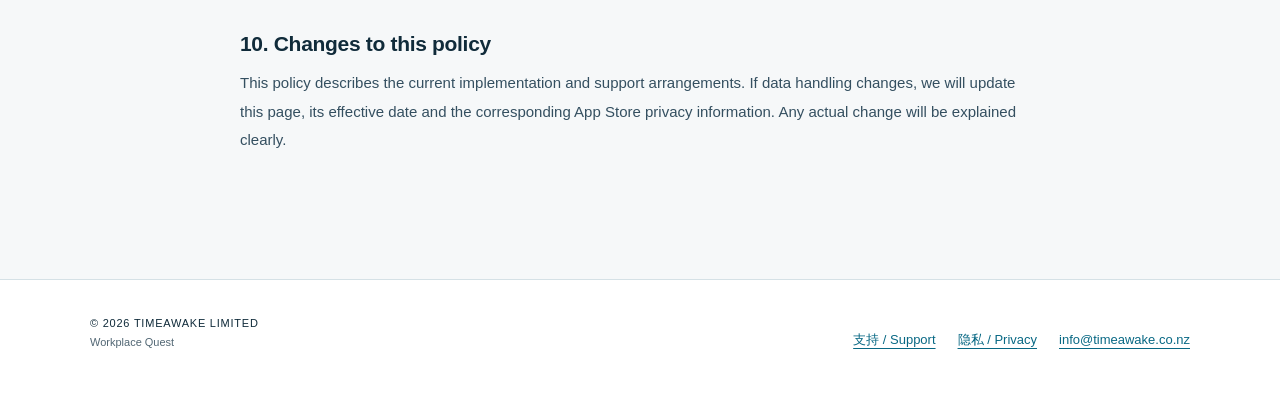
==== commit 85370216: "Publish Workplace Quest support and privacy pages" ====
--- a/privacy.html
+++ b/privacy.html
@@ -27,7 +27,7 @@
 <section id="zh" lang="zh-Hans" class="language-section narrow-section"><p class="eyebrow">PRIVACY / 隐私政策</p><h1>隐私，从清楚说明开始。</h1><p class="lead">App 内的学习记录由你保管。主动发送的客服邮件、Apple 测试服务和网站托管信息则按各自用途处理。</p><p class="small-print">生效日期：<time datetime="2026-09-15">2026-09-15</time> · TIMEAWAKE LIMITED</p><div class="policy-summary">本 App 不通过自己的接口上传学习记录；这不等于客服邮箱、TestFlight 和网站托管服务不处理任何信息。</div><nav class="policy-toc" aria-label="隐私政策目录"><a href="#zh-policy-1">1. 谁提供服务，政策适用于什么？</a><a href="#zh-policy-2">2. App 中的学习资料与记录</a><a href="#zh-policy-3">3. 麦克风、临时录音与系统朗读</a><a href="#zh-policy-4">4. 主动导出、系统备份与外部链接</a><a href="#zh-policy-5">5. 你主动发送的客服邮件</a><a href="#zh-policy-6">6. Apple 与 TestFlight 提供的信息</a><a href="#zh-policy-7">7. 支持网站与托管日志</a><a href="#zh-policy-8">8. 服务提供商、保存与删除</a><a href="#zh-policy-9">9. 你的选择与隐私请求</a><a href="#zh-policy-10">10. 政策更新</a></nav><section id="zh-policy-1" class="policy-section"><h3>1. 谁提供服务，政策适用于什么？</h3><p>Workplace Quest 由 TIMEAWAKE LIMITED 提供。本政策说明 iPhone App、本支持网站及你主动联系我们时的信息处理方式。生效日期为 2026-09-15。客服及隐私联系邮箱为 <a href="mailto:info@timeawake.co.nz">info@timeawake.co.nz</a>。</p></section>
 <section id="zh-policy-2" class="policy-section"><h3>2. App 中的学习资料与记录</h3><p>学习资料随 App 提供，无需注册账号。练习进度、收藏、复习安排、偏好和你编辑的面试故事保存在设备上的 App 数据中。当前 App 没有向开发者服务器上传这些记录的接口，也没有广告、分析或追踪 SDK。</p><p>开发者不会通过 App 自动读取你的故事或学习备份。你主动导出、使用系统备份，或联系支持时选择提供的信息，按下文分别处理。</p></section>
 <section id="zh-policy-3" class="policy-section"><h3>3. 麦克风、临时录音与系统朗读</h3><p>只有你主动选择录音时，App 才会请求麦克风权限。每段录音最多 60 秒，仅用于本机回听，不进行语音识别或自动评分，也不上传给开发者。</p><p>新录音会替换上一段。你可以主动删除；离开练习、进入后台或发生相关音频中断时，App 会停止声音操作并清理临时录音。下次启动也会清理可能残留的临时文件。录音不包含在导出的学习备份中。可在 iPhone 设置中调整麦克风权限。</p><p>英文朗读使用 Apple 系统合成语音。可用声音及离线可用性取决于设备设置和已经下载的语音；下载语音由系统处理。</p></section>
-<section id="zh-policy-4" class="policy-section"><h3>4. 主动导出、系统备份与外部链接</h3><p>只有你主动导出或导入学习备份时，App 才打开相应的系统文件界面。文件保存在哪里、交给谁，由你选择。导入经你确认后，会替换当前设备的学习记录。请自行管理导出文件的访问权限和删除。</p><p>iPhone 的系统备份或你选择的云盘、邮件和接收应用，按各自的设置与隐私规则处理文件。我们不控制这些服务，也不能远程读取或删除设备数据。</p><p>原视频和资料来源是可选外部链接，只有点击后才打开相关网站。App 不自动加载或嵌入外部视频；外部网站适用其自身隐私政策。</p></section>
+<section id="zh-policy-4" class="policy-section"><h3>4. 主动导出、系统备份与外部链接</h3><p>只有你主动导出或导入学习备份时，App 才打开相应的系统文件界面。文件保存在哪里、交给谁，由你选择。导入经你确认后，会替换当前设备的学习记录。请自行管理导出文件的访问权限和删除。</p><p>iPhone 的系统备份或你选择的云盘、邮件和接收应用，按各自的设置与隐私规则处理文件。我们不控制这些服务，也不能远程读取或删除设备数据。</p><p>帮助和隐私政策页面是可选外部链接，只有点击后才打开相关网站。App 不自动加载外部网页或媒体；相关网站适用其自身隐私政策。</p></section>
 <section id="zh-policy-5" class="policy-section"><h3>5. 你主动发送的客服邮件</h3><p>如果你写信到 <a href="mailto:info@timeawake.co.nz">info@timeawake.co.nz</a>，我们会收到你的发件邮箱、邮件中显示的姓名、正文以及你主动附上的文件。你也可以选择提供场景编号、复现步骤、设备型号和系统版本。</p><p>我们使用这些信息回复请求、排查问题、进行必要跟进，并归纳反馈以改进产品。客服邮件不会让你自动加入营销订阅；我们不出售这些信息，也不把它们用于广告定向。</p><p>请不要发送私人面试故事、录音、完整学习备份、密码、证件或他人的个人资料。截图请先遮盖私人内容。我们不会因为普通使用问题要求你提供这些敏感内容。</p></section>
 <section id="zh-policy-6" class="policy-section"><h3>6. Apple 与 TestFlight 提供的信息</h3><p>如果使用 TestFlight 测试版，Apple 会按测试服务规则处理测试信息、使用与崩溃数据，并可能向开发者提供测试诊断和你提交的反馈。TestFlight 崩溃报告可自动与开发者共享；不能将测试版理解为完全不向开发者提供任何数据。有关范围及控制方式见 <a href="https://www.apple.com/legal/privacy/data/en/test-flight/">Apple 的 TestFlight 与隐私说明</a>。</p><p>如果 Apple 根据你的系统选择向我们提供 App Store 版本的诊断，我们仅将其用于排查故障与改进稳定性。App 本身仍未集成额外的分析或崩溃收集 SDK。</p></section>
 <section id="zh-policy-7" class="policy-section"><h3>7. 支持网站与托管日志</h3><p>本网站为静态页面，没有账号、在线反馈表单或营销订阅，不加载分析脚本、广告、外部字体或嵌入式视频。页面本身不设置分析或广告 Cookie。通过 GitHub Pages 公开托管时，GitHub 会为安全目的记录访问者 IP 地址；托管服务也可能处理提供页面所需的请求信息。详见 <a href="https://docs.github.com/en/site-policy/privacy-policies/github-general-privacy-statement">GitHub 隐私声明</a>。</p></section>
@@ -36,7 +36,7 @@
 <section id="zh-policy-10" class="policy-section"><h3>10. 政策更新</h3><p>本政策对应当前实现与支持方式。若未来数据处理方式发生变化，我们会更新此页的生效日期与相应说明，并同步检查 App Store 隐私信息。任何实际变化将另行清楚说明。</p></section></section><section id="en" lang="en" class="language-section english-section narrow-section"><p class="eyebrow">PRIVACY POLICY</p><h2 class="display-heading">Privacy starts with a clear explanation.</h2><p class="lead">Your app records are yours to manage. Support emails, Apple testing services and website-hosting information are handled for their separate purposes.</p><p class="small-print">Effective date：<time datetime="2026-09-15">2026-09-15</time> · TIMEAWAKE LIMITED</p><div class="policy-summary">The app does not upload learning records through its own interfaces. That does not mean the support mailbox, TestFlight or website hosting processes no information.</div><nav class="policy-toc" aria-label="Privacy policy contents"><a href="#en-policy-1">1. Who provides the service and what does this cover?</a><a href="#en-policy-2">2. Learning content and records in the app</a><a href="#en-policy-3">3. Microphone, temporary recordings and system speech</a><a href="#en-policy-4">4. Exports, system backups and external links</a><a href="#en-policy-5">5. Emails you choose to send us</a><a href="#en-policy-6">6. Information provided through Apple and TestFlight</a><a href="#en-policy-7">7. The support website and hosting logs</a><a href="#en-policy-8">8. Service providers, retention and deletion</a><a href="#en-policy-9">9. Your choices and privacy requests</a><a href="#en-policy-10">10. Changes to this policy</a></nav><section id="en-policy-1" class="policy-section"><h3>1. Who provides the service and what does this cover?</h3><p>Workplace Quest is provided by TIMEAWAKE LIMITED. This policy covers the iPhone app, this support website and information you choose to send us. It takes effect on 15 September 2026. For support or privacy questions, contact <a href="mailto:info@timeawake.co.nz">info@timeawake.co.nz</a>.</p></section>
 <section id="en-policy-2" class="policy-section"><h3>2. Learning content and records in the app</h3><p>Learning content is included with the app and no account is required. Progress, saved expressions, review schedules, preferences and interview stories you write are stored in the app’s data on your device. The current app has no interface for uploading those records to a developer server and includes no advertising, analytics or tracking SDKs.</p><p>We do not automatically read your stories or learning backups through the app. Exports, system backups and information you choose to send for support are handled as described below.</p></section>
 <section id="en-policy-3" class="policy-section"><h3>3. Microphone, temporary recordings and system speech</h3><p>The app requests microphone permission only when you choose to record. A recording lasts up to 60 seconds and is used for local playback. There is no speech recognition or automatic scoring, and recordings are not uploaded to us.</p><p>A new recording replaces the previous one. You can delete it yourself. Leaving practice, entering the background or a relevant audio interruption stops audio and clears the temporary recording. The next app launch also clears a file that may remain after an interrupted process. Recordings are excluded from learning-backup exports. You can change microphone permission in iPhone Settings.</p><p>English playback uses Apple’s system speech synthesis. Available voices and offline availability depend on device settings and installed voices. Voice downloads are managed by the operating system.</p></section>
-<section id="en-policy-4" class="policy-section"><h3>4. Exports, system backups and external links</h3><p>The app opens the relevant system file interface only when you choose to export or import a learning backup. You choose where a file is saved or whom to share it with. Confirmed imports replace learning records on the current device. Manage exported files, access permissions and deletion in their chosen location.</p><p>iPhone system backups and any cloud storage, email or receiving app you select handle files under their own settings and privacy rules. We do not control those services or remotely read or delete your device data.</p><p>Source videos and references are optional external links. They open when you select them. The app does not automatically load or embed external video, and those websites apply their own privacy policies.</p></section>
+<section id="en-policy-4" class="policy-section"><h3>4. Exports, system backups and external links</h3><p>The app opens the relevant system file interface only when you choose to export or import a learning backup. You choose where a file is saved or whom to share it with. Confirmed imports replace learning records on the current device. Manage exported files, access permissions and deletion in their chosen location.</p><p>iPhone system backups and any cloud storage, email or receiving app you select handle files under their own settings and privacy rules. We do not control those services or remotely read or delete your device data.</p><p>Links to help and the privacy policy open only when you select them. The app does not automatically load external webpages or media. Those websites apply their own privacy policies.</p></section>
 <section id="en-policy-5" class="policy-section"><h3>5. Emails you choose to send us</h3><p>If you email <a href="mailto:info@timeawake.co.nz">info@timeawake.co.nz</a>, we receive your sending address, any name shown in the email, the message and files you deliberately attach. You may also provide a scenario number, reproduction steps, device model and operating-system version.</p><p>We use that information to respond, investigate an issue, follow up where needed and identify improvements from feedback. Contacting support does not enrol you in marketing. We do not sell this information or use it for targeted advertising.</p><p>Please do not send private interview stories, recordings, complete learning backups, passwords, identity documents or other people’s personal information. Cover private details in screenshots. We do not require this sensitive content to handle ordinary usage questions.</p></section>
 <section id="en-policy-6" class="policy-section"><h3>6. Information provided through Apple and TestFlight</h3><p>If you use a TestFlight beta, Apple handles testing information, usage and crash data under its testing-service rules and may provide us with diagnostics and feedback you submit. TestFlight crash reports can be shared with the developer automatically; a beta should not be understood as providing us with no information at all. See <a href="https://www.apple.com/legal/privacy/data/en/test-flight/">Apple’s TestFlight &amp; Privacy notice</a> for the scope and available controls.</p><p>If Apple provides diagnostics for an App Store version under your system choices, we use them to investigate faults and improve stability. The app itself still includes no additional analytics or crash-collection SDK.</p></section>
 <section id="en-policy-7" class="policy-section"><h3>7. The support website and hosting logs</h3><p>These are static pages with no account, online feedback form or marketing subscription. They load no analytics scripts, advertisements, external fonts or embedded video, and the pages themselves set no analytics or advertising cookies. When served through GitHub Pages, GitHub logs visitors’ IP addresses for security and may process request information needed to deliver the pages. See the <a href="https://docs.github.com/en/site-policy/privacy-policies/github-general-privacy-statement">GitHub Privacy Statement</a>.</p></section>
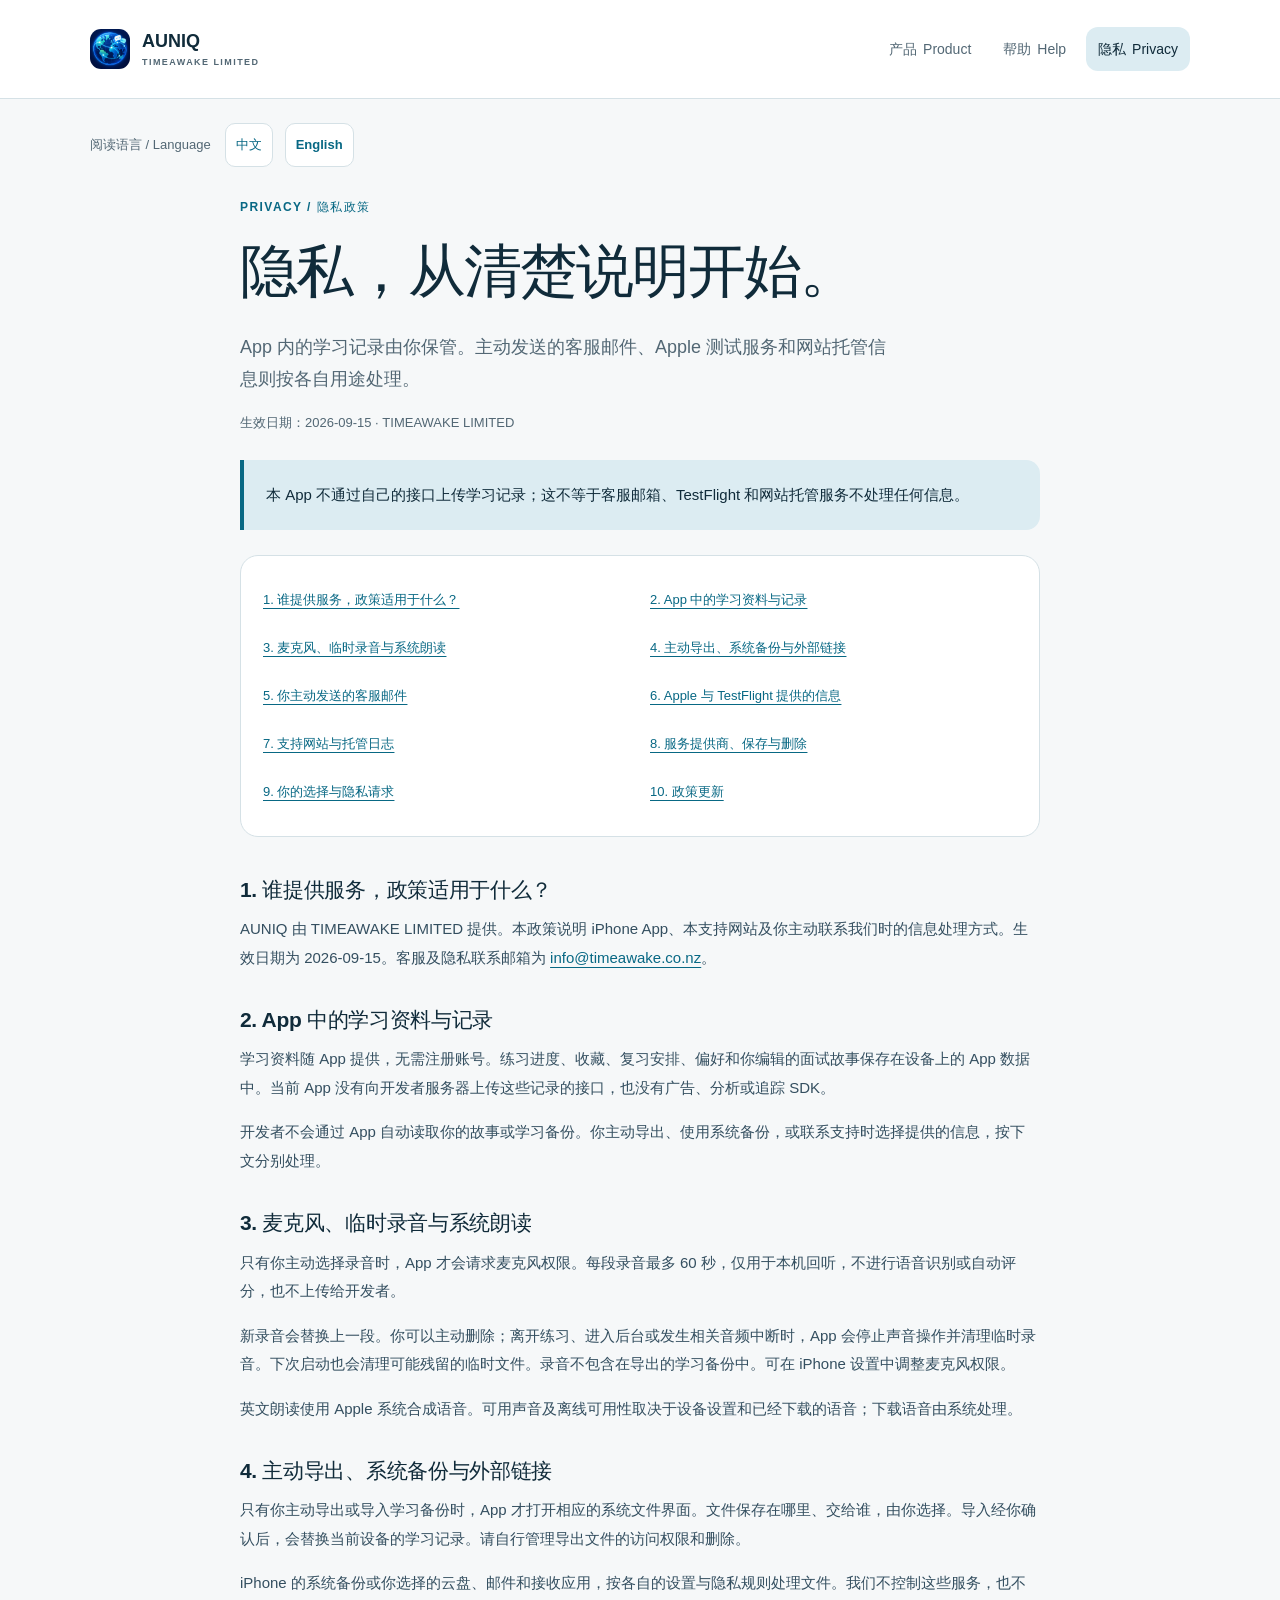
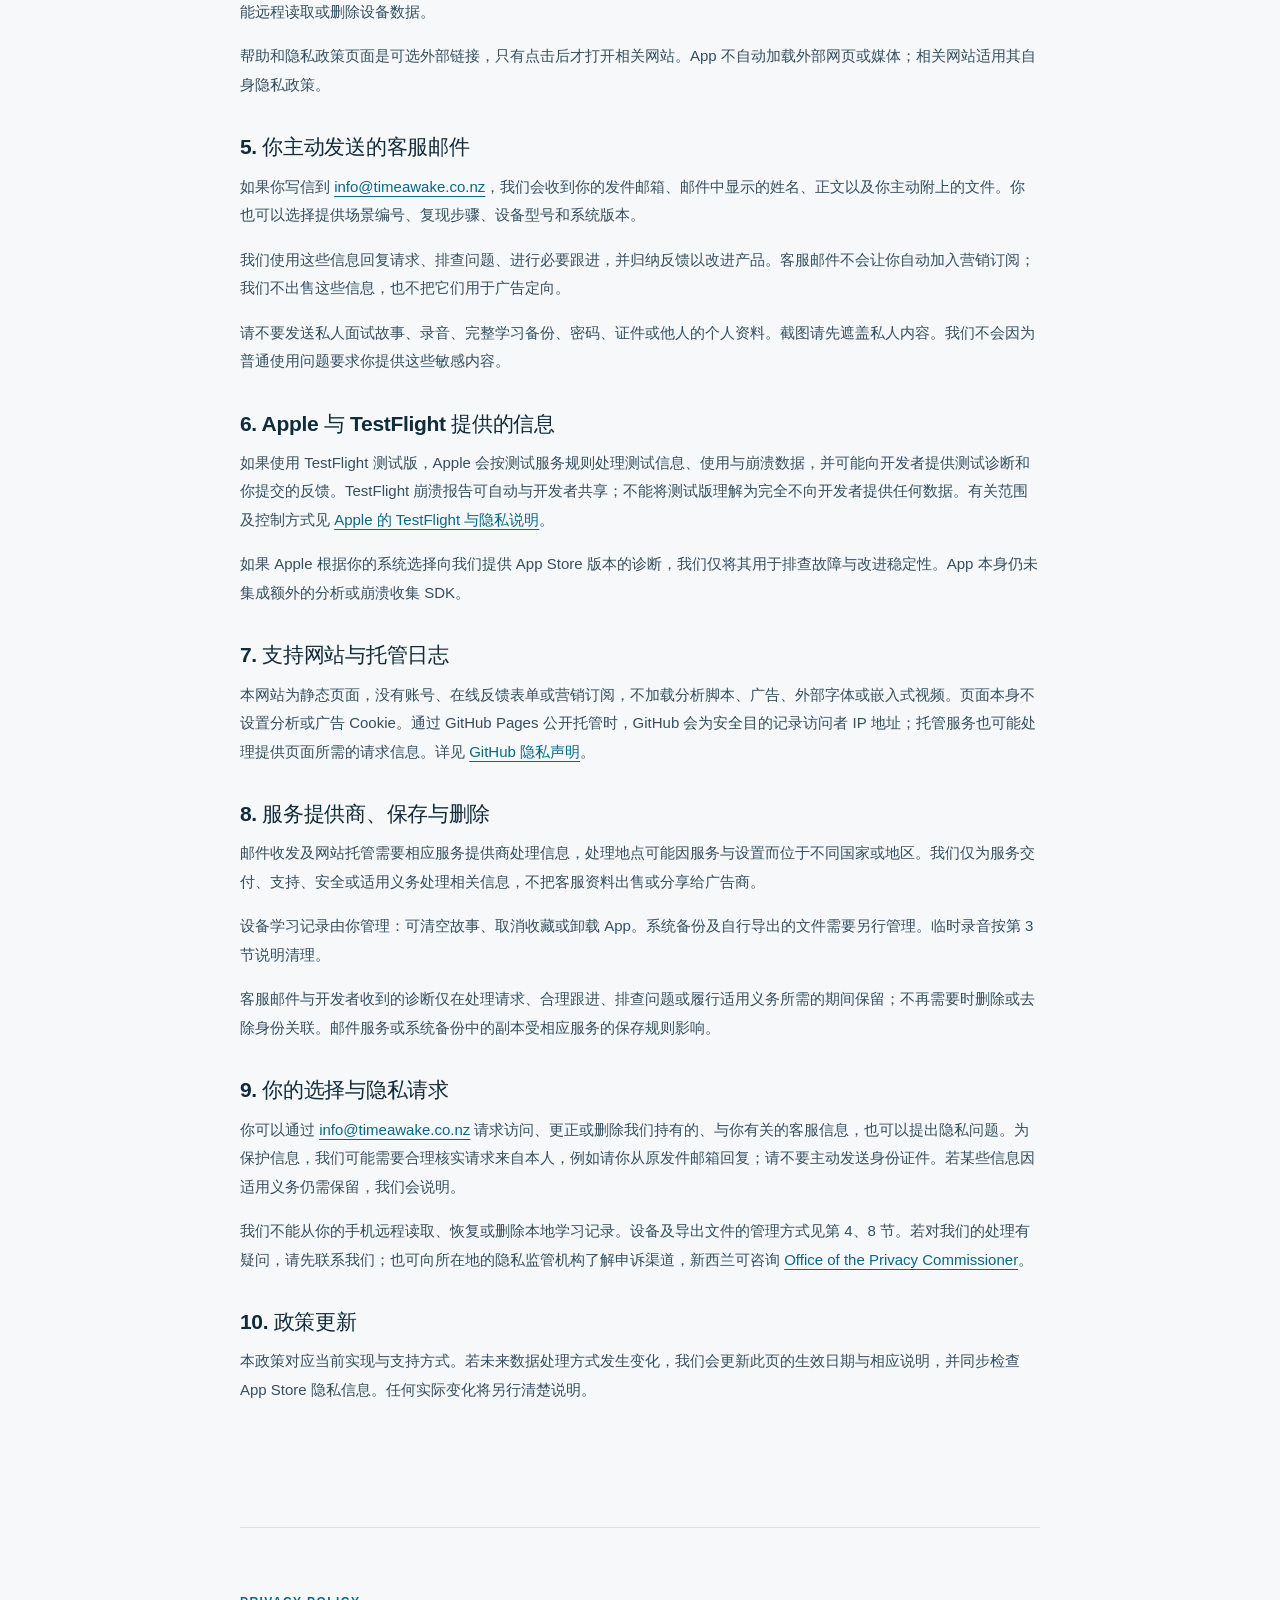
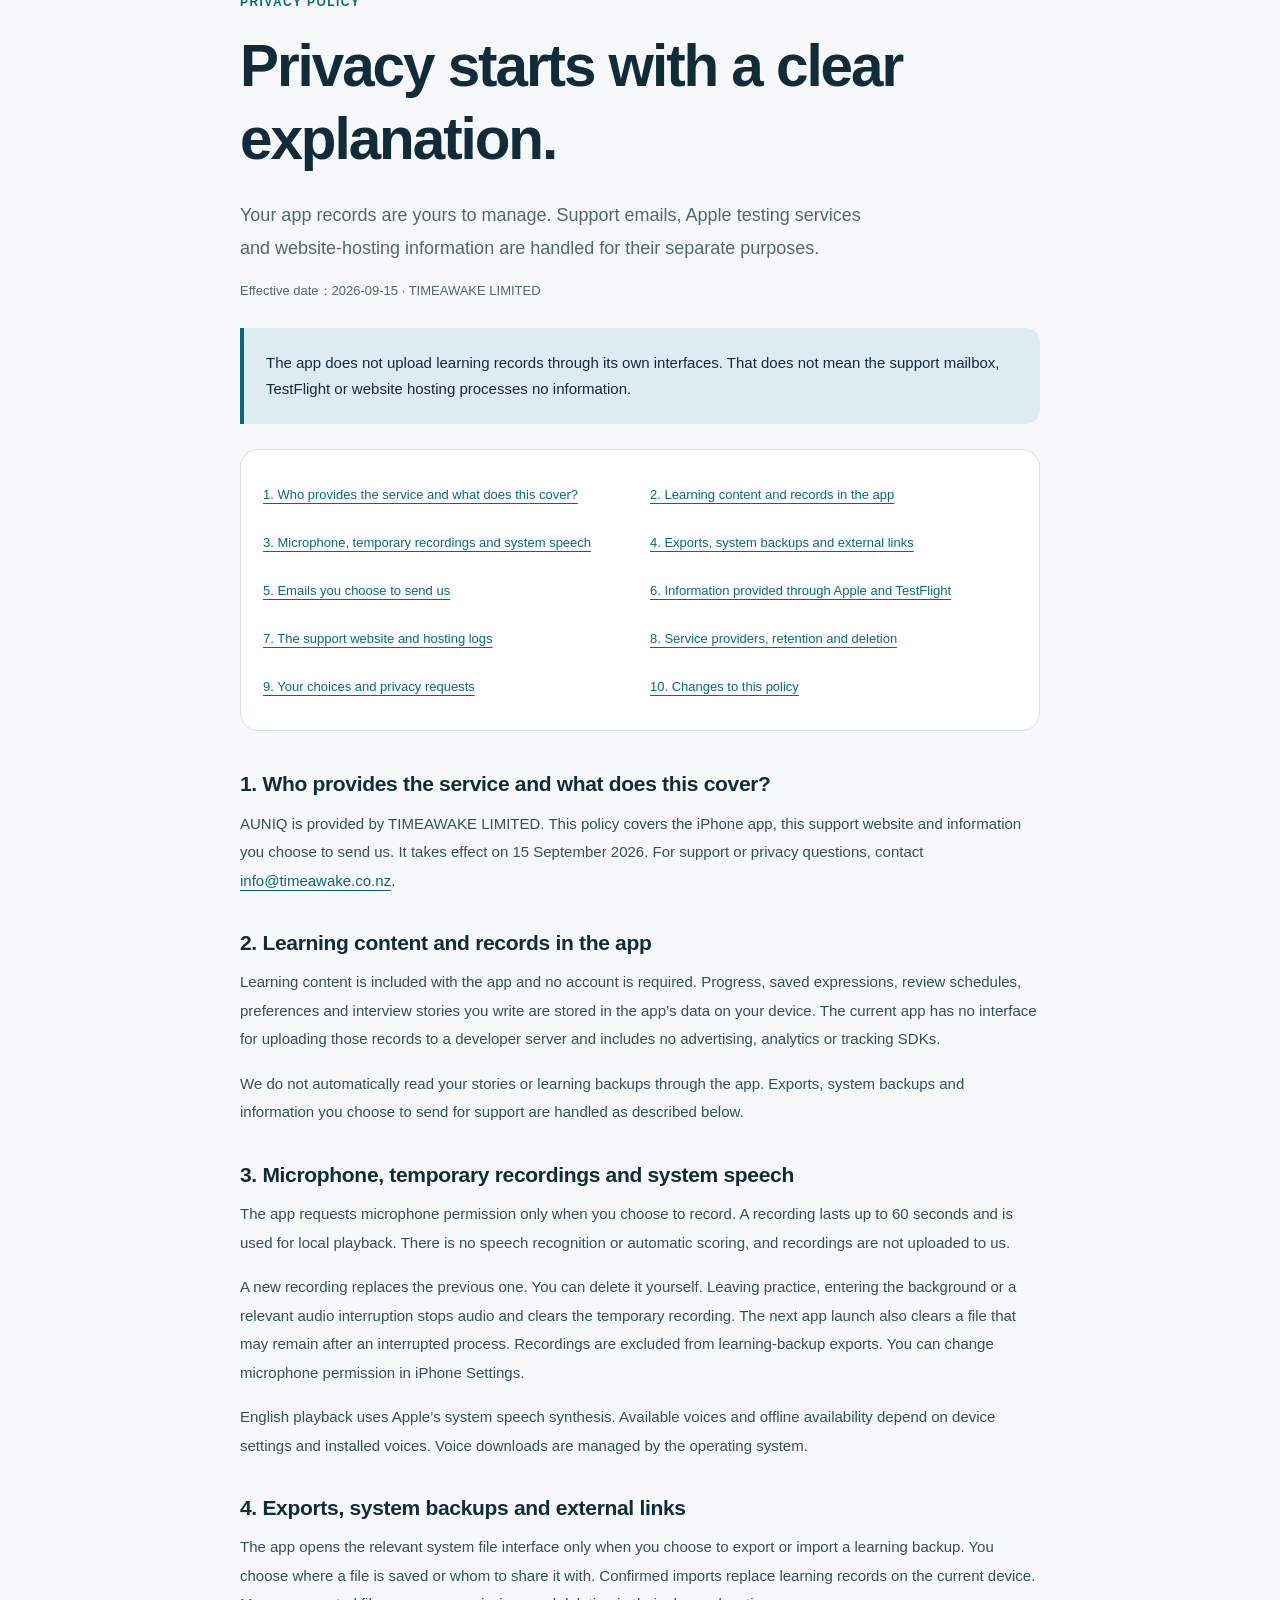
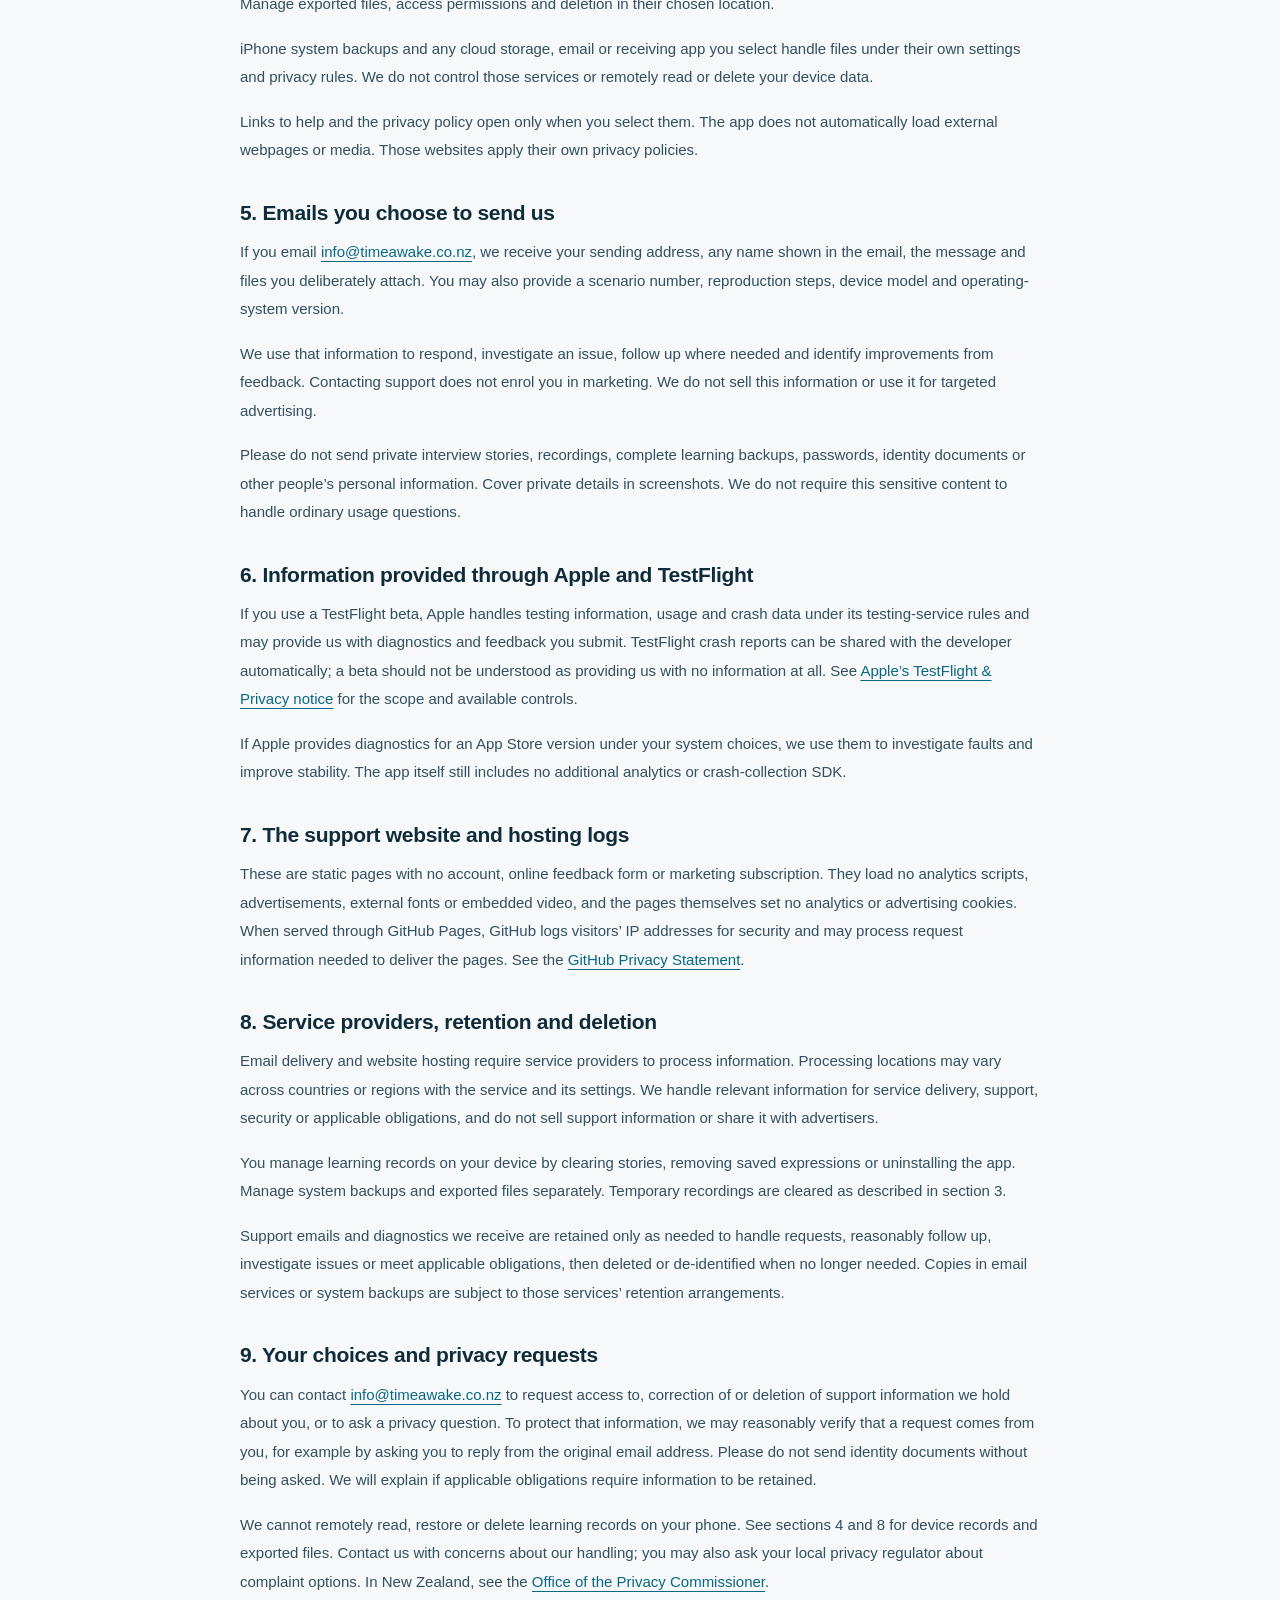
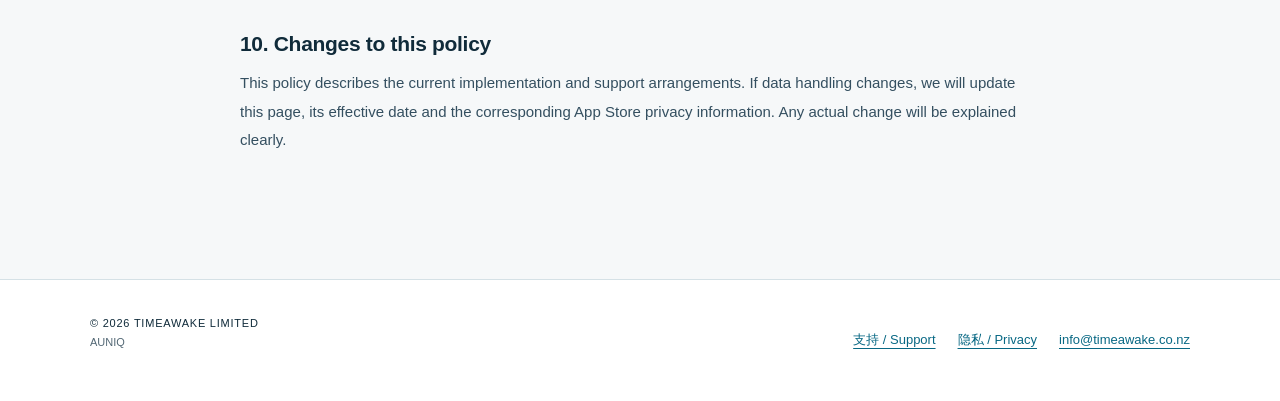
==== commit fbd4d17f: "Rename support site to AUNIQ" ====
--- a/privacy.html
+++ b/privacy.html
@@ -3,9 +3,9 @@
 <head>
 <meta charset="utf-8">
 <meta name="viewport" content="width=device-width, initial-scale=1">
-<meta name="description" content="Workplace Quest隐私政策：本地学习数据、临时录音、主动客服邮件、TestFlight与网站托管日志。">
+<meta name="description" content="AUNIQ隐私政策：本地学习数据、临时录音、主动客服邮件、TestFlight与网站托管日志。">
 <meta name="theme-color" content="#0a2433">
-<title>隐私政策 / Privacy Policy · Workplace Quest</title>
+<title>隐私政策 / Privacy Policy · AUNIQ</title>
 <link rel="icon" type="image/png" href="favicon.png">
 <link rel="stylesheet" href="styles.css">
 </head>
@@ -13,7 +13,7 @@
 <a class="skip-link" href="#main">跳到正文 / Skip to content</a>
 <header class="site-header">
 <div class="shell header-inner">
-<a class="brand" href="index.html"><img src="icon.png" width="40" height="40" alt=""><span>Workplace Quest<small>TIMEAWAKE LIMITED</small></span></a>
+<a class="brand" href="index.html"><img src="icon.png" width="40" height="40" alt=""><span>AUNIQ<small>TIMEAWAKE LIMITED</small></span></a>
 <nav class="primary-nav" aria-label="网站导航 / Site navigation">
 <a href="index.html">产品 <span lang="en">Product</span></a>
 <a href="support.html">帮助 <span lang="en">Help</span></a>
@@ -24,7 +24,7 @@
 <main id="main" class="shell" tabindex="-1">
 <nav class="language-nav" aria-label="选择阅读语言 / Reading language"><span>阅读语言 / Language</span><a href="#zh" lang="zh-Hans" hreflang="zh-Hans">中文</a><a href="#en" lang="en" hreflang="en">English</a></nav>
 
-<section id="zh" lang="zh-Hans" class="language-section narrow-section"><p class="eyebrow">PRIVACY / 隐私政策</p><h1>隐私，从清楚说明开始。</h1><p class="lead">App 内的学习记录由你保管。主动发送的客服邮件、Apple 测试服务和网站托管信息则按各自用途处理。</p><p class="small-print">生效日期：<time datetime="2026-09-15">2026-09-15</time> · TIMEAWAKE LIMITED</p><div class="policy-summary">本 App 不通过自己的接口上传学习记录；这不等于客服邮箱、TestFlight 和网站托管服务不处理任何信息。</div><nav class="policy-toc" aria-label="隐私政策目录"><a href="#zh-policy-1">1. 谁提供服务，政策适用于什么？</a><a href="#zh-policy-2">2. App 中的学习资料与记录</a><a href="#zh-policy-3">3. 麦克风、临时录音与系统朗读</a><a href="#zh-policy-4">4. 主动导出、系统备份与外部链接</a><a href="#zh-policy-5">5. 你主动发送的客服邮件</a><a href="#zh-policy-6">6. Apple 与 TestFlight 提供的信息</a><a href="#zh-policy-7">7. 支持网站与托管日志</a><a href="#zh-policy-8">8. 服务提供商、保存与删除</a><a href="#zh-policy-9">9. 你的选择与隐私请求</a><a href="#zh-policy-10">10. 政策更新</a></nav><section id="zh-policy-1" class="policy-section"><h3>1. 谁提供服务，政策适用于什么？</h3><p>Workplace Quest 由 TIMEAWAKE LIMITED 提供。本政策说明 iPhone App、本支持网站及你主动联系我们时的信息处理方式。生效日期为 2026-09-15。客服及隐私联系邮箱为 <a href="mailto:info@timeawake.co.nz">info@timeawake.co.nz</a>。</p></section>
+<section id="zh" lang="zh-Hans" class="language-section narrow-section"><p class="eyebrow">PRIVACY / 隐私政策</p><h1>隐私，从清楚说明开始。</h1><p class="lead">App 内的学习记录由你保管。主动发送的客服邮件、Apple 测试服务和网站托管信息则按各自用途处理。</p><p class="small-print">生效日期：<time datetime="2026-09-15">2026-09-15</time> · TIMEAWAKE LIMITED</p><div class="policy-summary">本 App 不通过自己的接口上传学习记录；这不等于客服邮箱、TestFlight 和网站托管服务不处理任何信息。</div><nav class="policy-toc" aria-label="隐私政策目录"><a href="#zh-policy-1">1. 谁提供服务，政策适用于什么？</a><a href="#zh-policy-2">2. App 中的学习资料与记录</a><a href="#zh-policy-3">3. 麦克风、临时录音与系统朗读</a><a href="#zh-policy-4">4. 主动导出、系统备份与外部链接</a><a href="#zh-policy-5">5. 你主动发送的客服邮件</a><a href="#zh-policy-6">6. Apple 与 TestFlight 提供的信息</a><a href="#zh-policy-7">7. 支持网站与托管日志</a><a href="#zh-policy-8">8. 服务提供商、保存与删除</a><a href="#zh-policy-9">9. 你的选择与隐私请求</a><a href="#zh-policy-10">10. 政策更新</a></nav><section id="zh-policy-1" class="policy-section"><h3>1. 谁提供服务，政策适用于什么？</h3><p>AUNIQ 由 TIMEAWAKE LIMITED 提供。本政策说明 iPhone App、本支持网站及你主动联系我们时的信息处理方式。生效日期为 2026-09-15。客服及隐私联系邮箱为 <a href="mailto:info@timeawake.co.nz">info@timeawake.co.nz</a>。</p></section>
 <section id="zh-policy-2" class="policy-section"><h3>2. App 中的学习资料与记录</h3><p>学习资料随 App 提供，无需注册账号。练习进度、收藏、复习安排、偏好和你编辑的面试故事保存在设备上的 App 数据中。当前 App 没有向开发者服务器上传这些记录的接口，也没有广告、分析或追踪 SDK。</p><p>开发者不会通过 App 自动读取你的故事或学习备份。你主动导出、使用系统备份，或联系支持时选择提供的信息，按下文分别处理。</p></section>
 <section id="zh-policy-3" class="policy-section"><h3>3. 麦克风、临时录音与系统朗读</h3><p>只有你主动选择录音时，App 才会请求麦克风权限。每段录音最多 60 秒，仅用于本机回听，不进行语音识别或自动评分，也不上传给开发者。</p><p>新录音会替换上一段。你可以主动删除；离开练习、进入后台或发生相关音频中断时，App 会停止声音操作并清理临时录音。下次启动也会清理可能残留的临时文件。录音不包含在导出的学习备份中。可在 iPhone 设置中调整麦克风权限。</p><p>英文朗读使用 Apple 系统合成语音。可用声音及离线可用性取决于设备设置和已经下载的语音；下载语音由系统处理。</p></section>
 <section id="zh-policy-4" class="policy-section"><h3>4. 主动导出、系统备份与外部链接</h3><p>只有你主动导出或导入学习备份时，App 才打开相应的系统文件界面。文件保存在哪里、交给谁，由你选择。导入经你确认后，会替换当前设备的学习记录。请自行管理导出文件的访问权限和删除。</p><p>iPhone 的系统备份或你选择的云盘、邮件和接收应用，按各自的设置与隐私规则处理文件。我们不控制这些服务，也不能远程读取或删除设备数据。</p><p>帮助和隐私政策页面是可选外部链接，只有点击后才打开相关网站。App 不自动加载外部网页或媒体；相关网站适用其自身隐私政策。</p></section>
@@ -33,7 +33,7 @@
 <section id="zh-policy-7" class="policy-section"><h3>7. 支持网站与托管日志</h3><p>本网站为静态页面，没有账号、在线反馈表单或营销订阅，不加载分析脚本、广告、外部字体或嵌入式视频。页面本身不设置分析或广告 Cookie。通过 GitHub Pages 公开托管时，GitHub 会为安全目的记录访问者 IP 地址；托管服务也可能处理提供页面所需的请求信息。详见 <a href="https://docs.github.com/en/site-policy/privacy-policies/github-general-privacy-statement">GitHub 隐私声明</a>。</p></section>
 <section id="zh-policy-8" class="policy-section"><h3>8. 服务提供商、保存与删除</h3><p>邮件收发及网站托管需要相应服务提供商处理信息，处理地点可能因服务与设置而位于不同国家或地区。我们仅为服务交付、支持、安全或适用义务处理相关信息，不把客服资料出售或分享给广告商。</p><p>设备学习记录由你管理：可清空故事、取消收藏或卸载 App。系统备份及自行导出的文件需要另行管理。临时录音按第 3 节说明清理。</p><p>客服邮件与开发者收到的诊断仅在处理请求、合理跟进、排查问题或履行适用义务所需的期间保留；不再需要时删除或去除身份关联。邮件服务或系统备份中的副本受相应服务的保存规则影响。</p></section>
 <section id="zh-policy-9" class="policy-section"><h3>9. 你的选择与隐私请求</h3><p>你可以通过 <a href="mailto:info@timeawake.co.nz">info@timeawake.co.nz</a> 请求访问、更正或删除我们持有的、与你有关的客服信息，也可以提出隐私问题。为保护信息，我们可能需要合理核实请求来自本人，例如请你从原发件邮箱回复；请不要主动发送身份证件。若某些信息因适用义务仍需保留，我们会说明。</p><p>我们不能从你的手机远程读取、恢复或删除本地学习记录。设备及导出文件的管理方式见第 4、8 节。若对我们的处理有疑问，请先联系我们；也可向所在地的隐私监管机构了解申诉渠道，新西兰可咨询 <a href="https://www.privacy.org.nz/">Office of the Privacy Commissioner</a>。</p></section>
-<section id="zh-policy-10" class="policy-section"><h3>10. 政策更新</h3><p>本政策对应当前实现与支持方式。若未来数据处理方式发生变化，我们会更新此页的生效日期与相应说明，并同步检查 App Store 隐私信息。任何实际变化将另行清楚说明。</p></section></section><section id="en" lang="en" class="language-section english-section narrow-section"><p class="eyebrow">PRIVACY POLICY</p><h2 class="display-heading">Privacy starts with a clear explanation.</h2><p class="lead">Your app records are yours to manage. Support emails, Apple testing services and website-hosting information are handled for their separate purposes.</p><p class="small-print">Effective date：<time datetime="2026-09-15">2026-09-15</time> · TIMEAWAKE LIMITED</p><div class="policy-summary">The app does not upload learning records through its own interfaces. That does not mean the support mailbox, TestFlight or website hosting processes no information.</div><nav class="policy-toc" aria-label="Privacy policy contents"><a href="#en-policy-1">1. Who provides the service and what does this cover?</a><a href="#en-policy-2">2. Learning content and records in the app</a><a href="#en-policy-3">3. Microphone, temporary recordings and system speech</a><a href="#en-policy-4">4. Exports, system backups and external links</a><a href="#en-policy-5">5. Emails you choose to send us</a><a href="#en-policy-6">6. Information provided through Apple and TestFlight</a><a href="#en-policy-7">7. The support website and hosting logs</a><a href="#en-policy-8">8. Service providers, retention and deletion</a><a href="#en-policy-9">9. Your choices and privacy requests</a><a href="#en-policy-10">10. Changes to this policy</a></nav><section id="en-policy-1" class="policy-section"><h3>1. Who provides the service and what does this cover?</h3><p>Workplace Quest is provided by TIMEAWAKE LIMITED. This policy covers the iPhone app, this support website and information you choose to send us. It takes effect on 15 September 2026. For support or privacy questions, contact <a href="mailto:info@timeawake.co.nz">info@timeawake.co.nz</a>.</p></section>
+<section id="zh-policy-10" class="policy-section"><h3>10. 政策更新</h3><p>本政策对应当前实现与支持方式。若未来数据处理方式发生变化，我们会更新此页的生效日期与相应说明，并同步检查 App Store 隐私信息。任何实际变化将另行清楚说明。</p></section></section><section id="en" lang="en" class="language-section english-section narrow-section"><p class="eyebrow">PRIVACY POLICY</p><h2 class="display-heading">Privacy starts with a clear explanation.</h2><p class="lead">Your app records are yours to manage. Support emails, Apple testing services and website-hosting information are handled for their separate purposes.</p><p class="small-print">Effective date：<time datetime="2026-09-15">2026-09-15</time> · TIMEAWAKE LIMITED</p><div class="policy-summary">The app does not upload learning records through its own interfaces. That does not mean the support mailbox, TestFlight or website hosting processes no information.</div><nav class="policy-toc" aria-label="Privacy policy contents"><a href="#en-policy-1">1. Who provides the service and what does this cover?</a><a href="#en-policy-2">2. Learning content and records in the app</a><a href="#en-policy-3">3. Microphone, temporary recordings and system speech</a><a href="#en-policy-4">4. Exports, system backups and external links</a><a href="#en-policy-5">5. Emails you choose to send us</a><a href="#en-policy-6">6. Information provided through Apple and TestFlight</a><a href="#en-policy-7">7. The support website and hosting logs</a><a href="#en-policy-8">8. Service providers, retention and deletion</a><a href="#en-policy-9">9. Your choices and privacy requests</a><a href="#en-policy-10">10. Changes to this policy</a></nav><section id="en-policy-1" class="policy-section"><h3>1. Who provides the service and what does this cover?</h3><p>AUNIQ is provided by TIMEAWAKE LIMITED. This policy covers the iPhone app, this support website and information you choose to send us. It takes effect on 15 September 2026. For support or privacy questions, contact <a href="mailto:info@timeawake.co.nz">info@timeawake.co.nz</a>.</p></section>
 <section id="en-policy-2" class="policy-section"><h3>2. Learning content and records in the app</h3><p>Learning content is included with the app and no account is required. Progress, saved expressions, review schedules, preferences and interview stories you write are stored in the app’s data on your device. The current app has no interface for uploading those records to a developer server and includes no advertising, analytics or tracking SDKs.</p><p>We do not automatically read your stories or learning backups through the app. Exports, system backups and information you choose to send for support are handled as described below.</p></section>
 <section id="en-policy-3" class="policy-section"><h3>3. Microphone, temporary recordings and system speech</h3><p>The app requests microphone permission only when you choose to record. A recording lasts up to 60 seconds and is used for local playback. There is no speech recognition or automatic scoring, and recordings are not uploaded to us.</p><p>A new recording replaces the previous one. You can delete it yourself. Leaving practice, entering the background or a relevant audio interruption stops audio and clears the temporary recording. The next app launch also clears a file that may remain after an interrupted process. Recordings are excluded from learning-backup exports. You can change microphone permission in iPhone Settings.</p><p>English playback uses Apple’s system speech synthesis. Available voices and offline availability depend on device settings and installed voices. Voice downloads are managed by the operating system.</p></section>
 <section id="en-policy-4" class="policy-section"><h3>4. Exports, system backups and external links</h3><p>The app opens the relevant system file interface only when you choose to export or import a learning backup. You choose where a file is saved or whom to share it with. Confirmed imports replace learning records on the current device. Manage exported files, access permissions and deletion in their chosen location.</p><p>iPhone system backups and any cloud storage, email or receiving app you select handle files under their own settings and privacy rules. We do not control those services or remotely read or delete your device data.</p><p>Links to help and the privacy policy open only when you select them. The app does not automatically load external webpages or media. Those websites apply their own privacy policies.</p></section>
@@ -43,6 +43,6 @@
 <section id="en-policy-8" class="policy-section"><h3>8. Service providers, retention and deletion</h3><p>Email delivery and website hosting require service providers to process information. Processing locations may vary across countries or regions with the service and its settings. We handle relevant information for service delivery, support, security or applicable obligations, and do not sell support information or share it with advertisers.</p><p>You manage learning records on your device by clearing stories, removing saved expressions or uninstalling the app. Manage system backups and exported files separately. Temporary recordings are cleared as described in section 3.</p><p>Support emails and diagnostics we receive are retained only as needed to handle requests, reasonably follow up, investigate issues or meet applicable obligations, then deleted or de-identified when no longer needed. Copies in email services or system backups are subject to those services’ retention arrangements.</p></section>
 <section id="en-policy-9" class="policy-section"><h3>9. Your choices and privacy requests</h3><p>You can contact <a href="mailto:info@timeawake.co.nz">info@timeawake.co.nz</a> to request access to, correction of or deletion of support information we hold about you, or to ask a privacy question. To protect that information, we may reasonably verify that a request comes from you, for example by asking you to reply from the original email address. Please do not send identity documents without being asked. We will explain if applicable obligations require information to be retained.</p><p>We cannot remotely read, restore or delete learning records on your phone. See sections 4 and 8 for device records and exported files. Contact us with concerns about our handling; you may also ask your local privacy regulator about complaint options. In New Zealand, see the <a href="https://www.privacy.org.nz/">Office of the Privacy Commissioner</a>.</p></section>
 <section id="en-policy-10" class="policy-section"><h3>10. Changes to this policy</h3><p>This policy describes the current implementation and support arrangements. If data handling changes, we will update this page, its effective date and the corresponding App Store privacy information. Any actual change will be explained clearly.</p></section></section></main>
-<footer class="site-footer"><div class="shell footer-inner"><p>© 2026 TIMEAWAKE LIMITED<br><span>Workplace Quest</span></p><nav aria-label="页脚链接 / Footer links"><a href="support.html">支持 / Support</a><a href="privacy.html">隐私 / Privacy</a><a href="mailto:info@timeawake.co.nz">info@timeawake.co.nz</a></nav></div></footer>
+<footer class="site-footer"><div class="shell footer-inner"><p>© 2026 TIMEAWAKE LIMITED<br><span>AUNIQ</span></p><nav aria-label="页脚链接 / Footer links"><a href="support.html">支持 / Support</a><a href="privacy.html">隐私 / Privacy</a><a href="mailto:info@timeawake.co.nz">info@timeawake.co.nz</a></nav></div></footer>
 </body>
 </html>
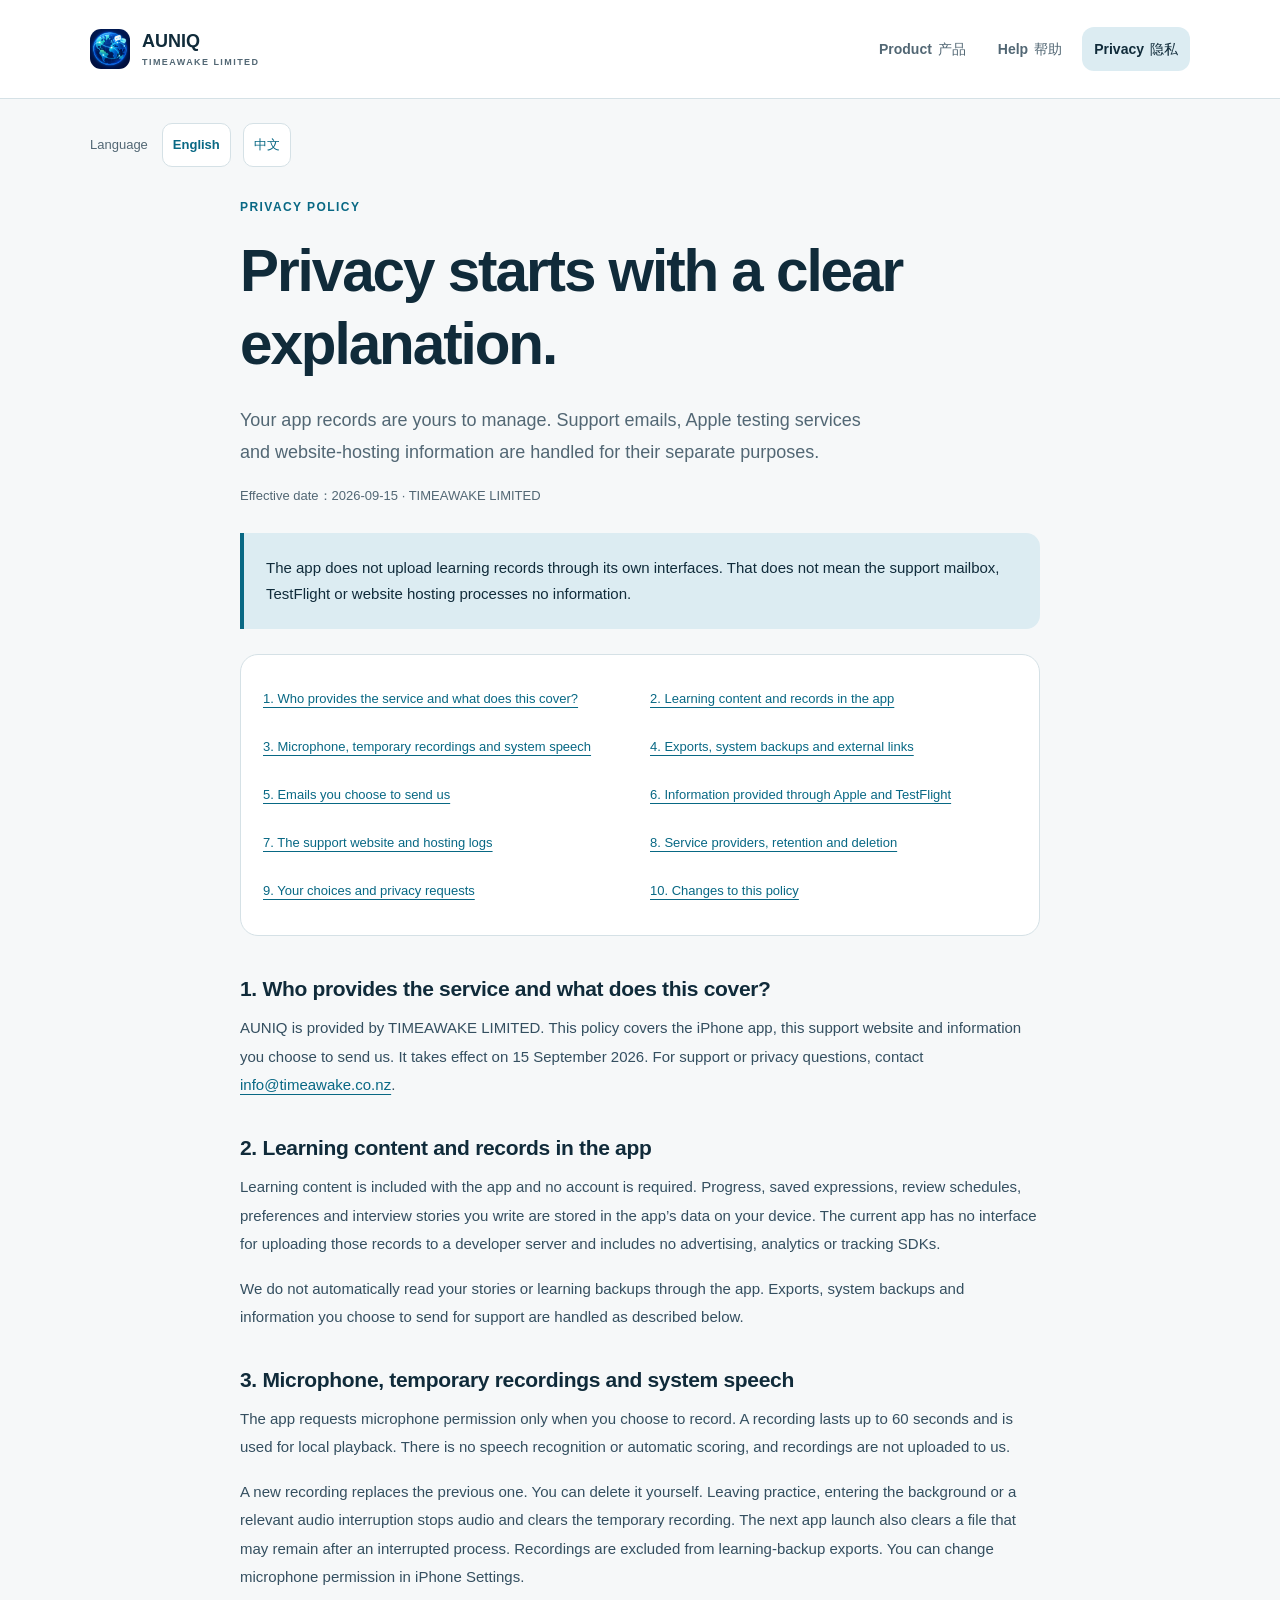
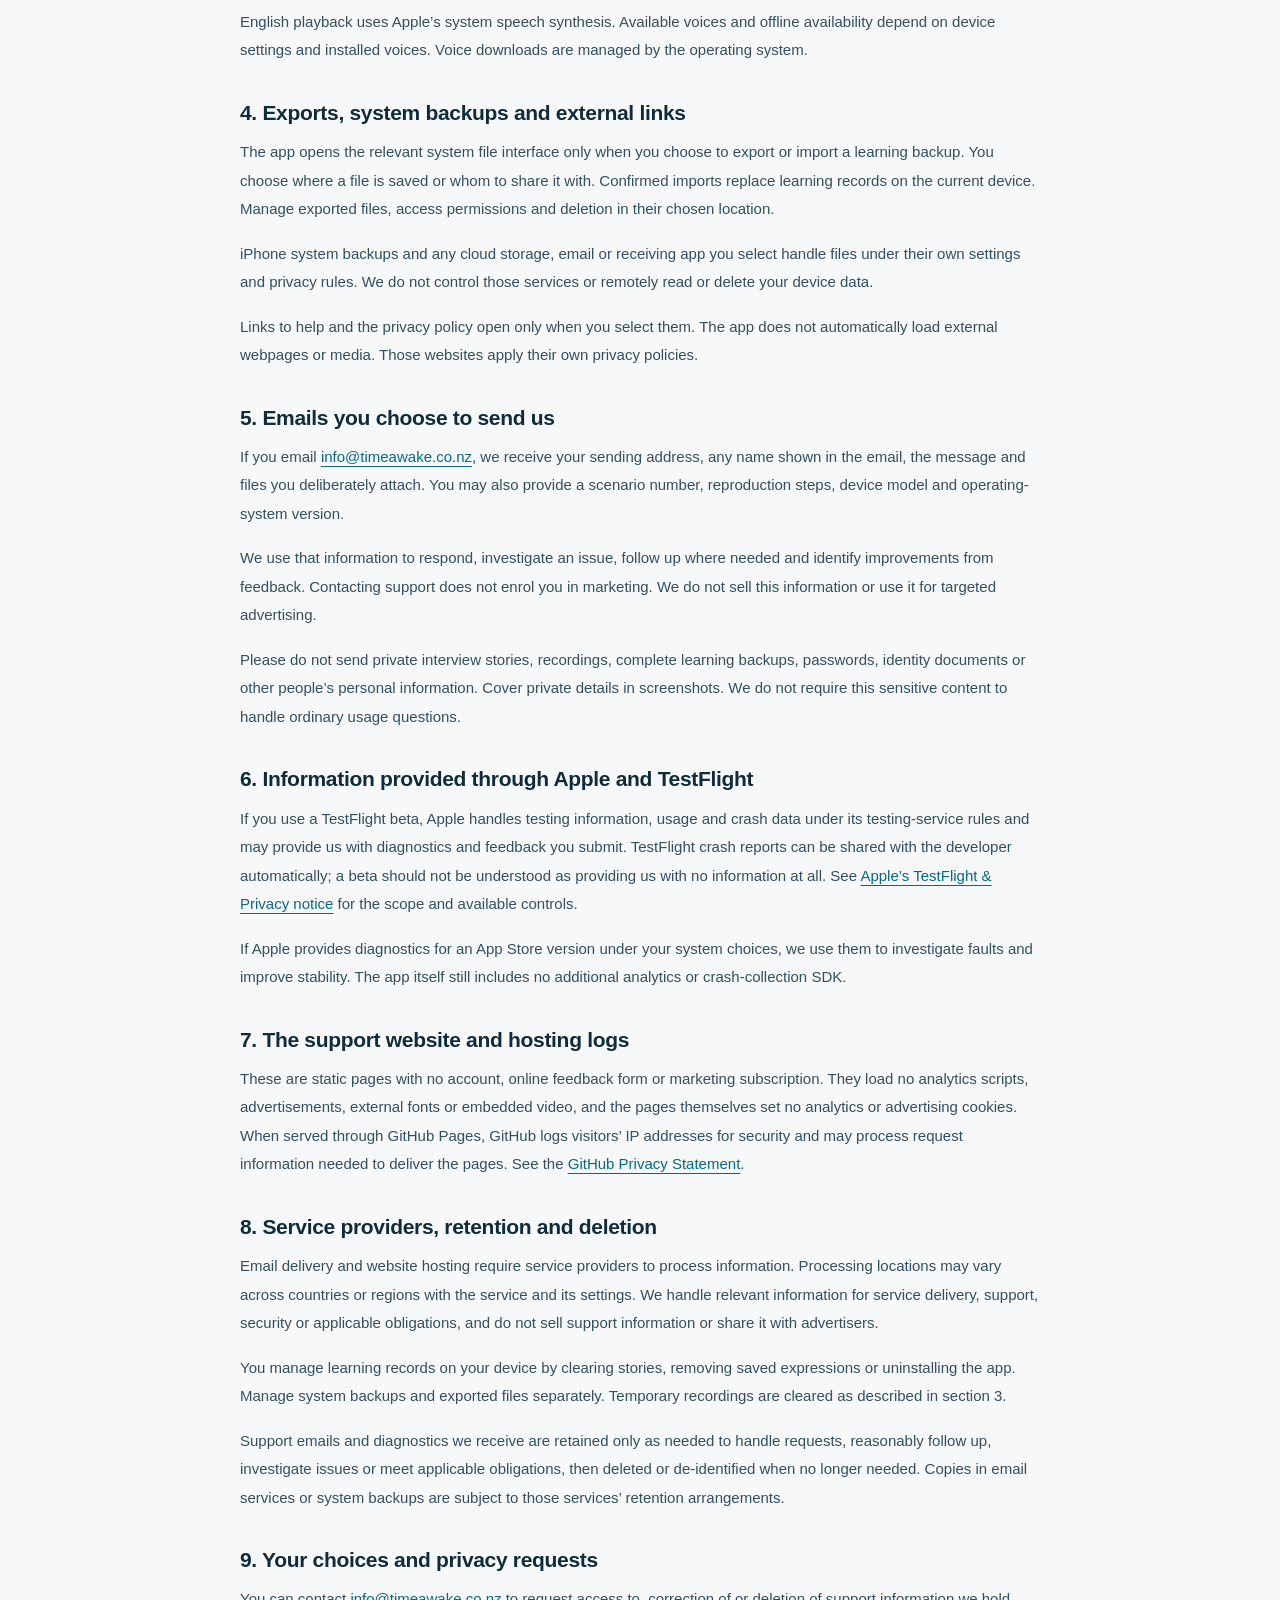
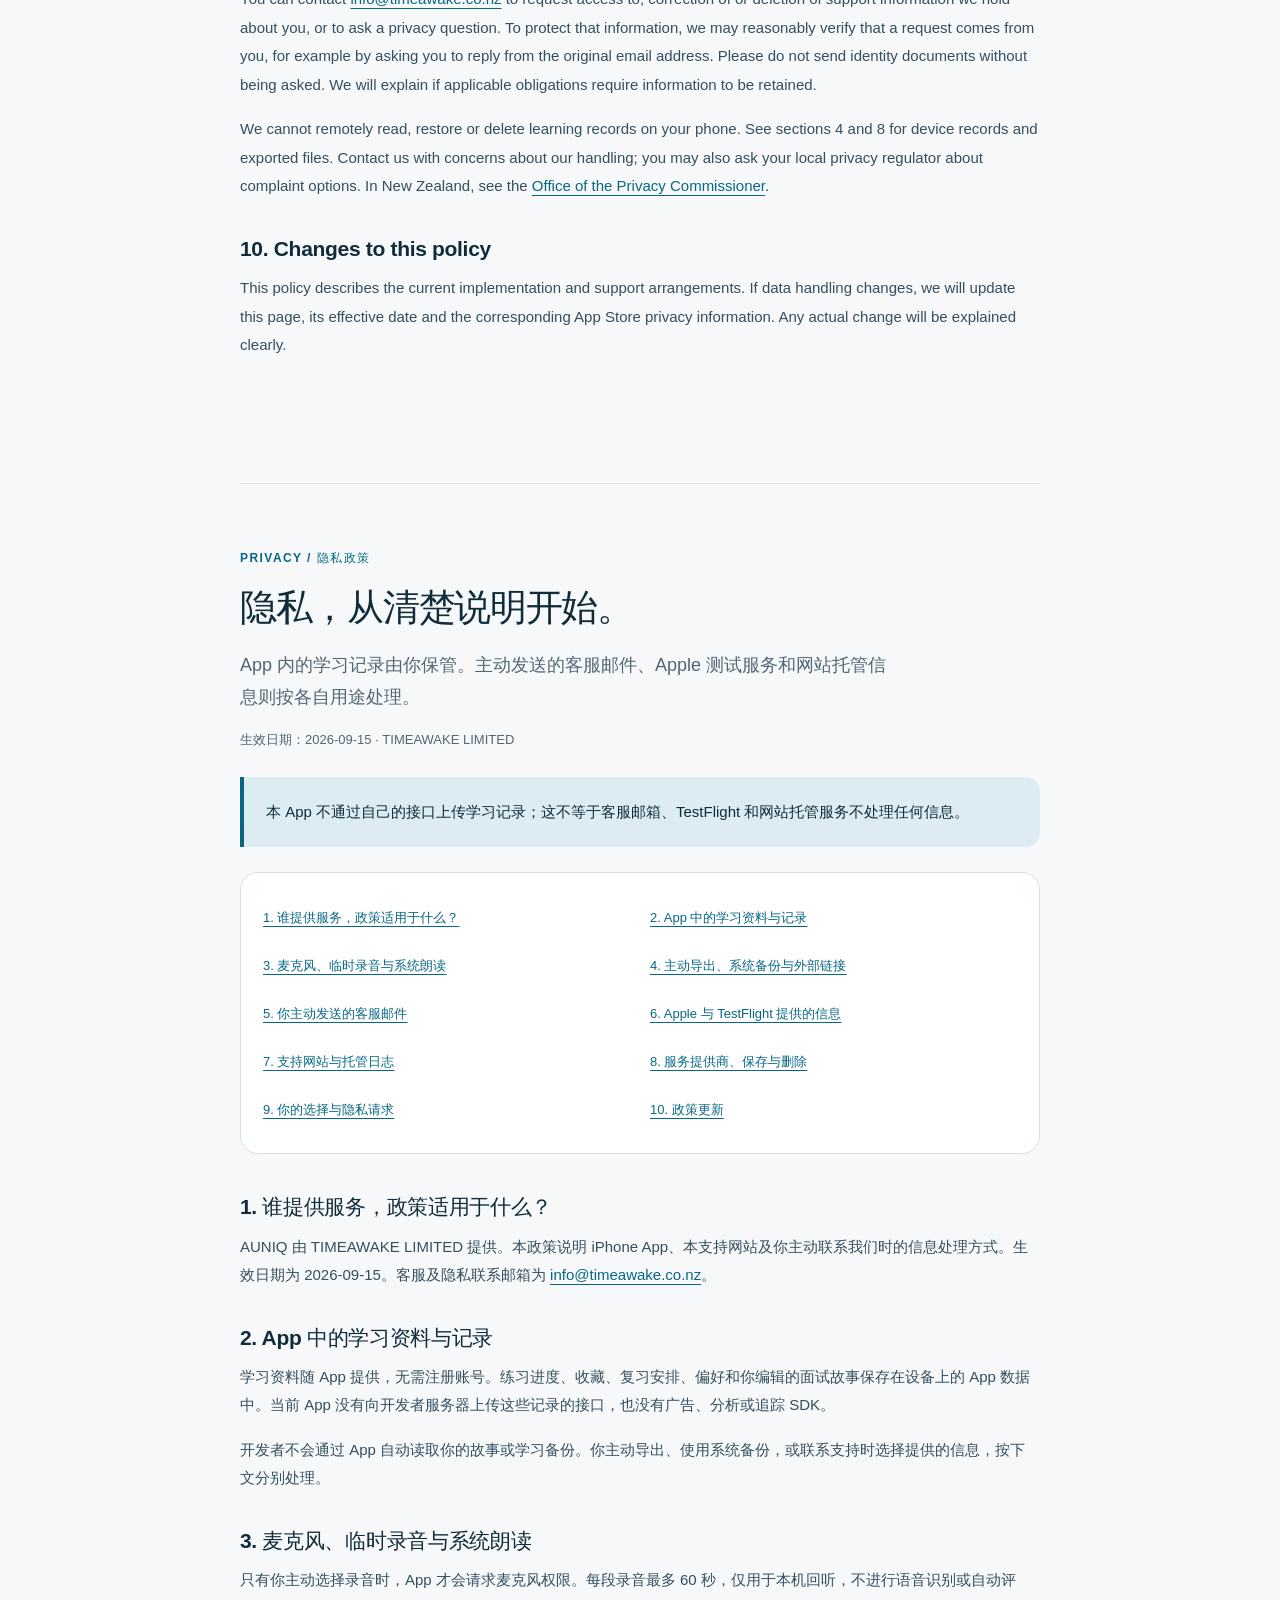
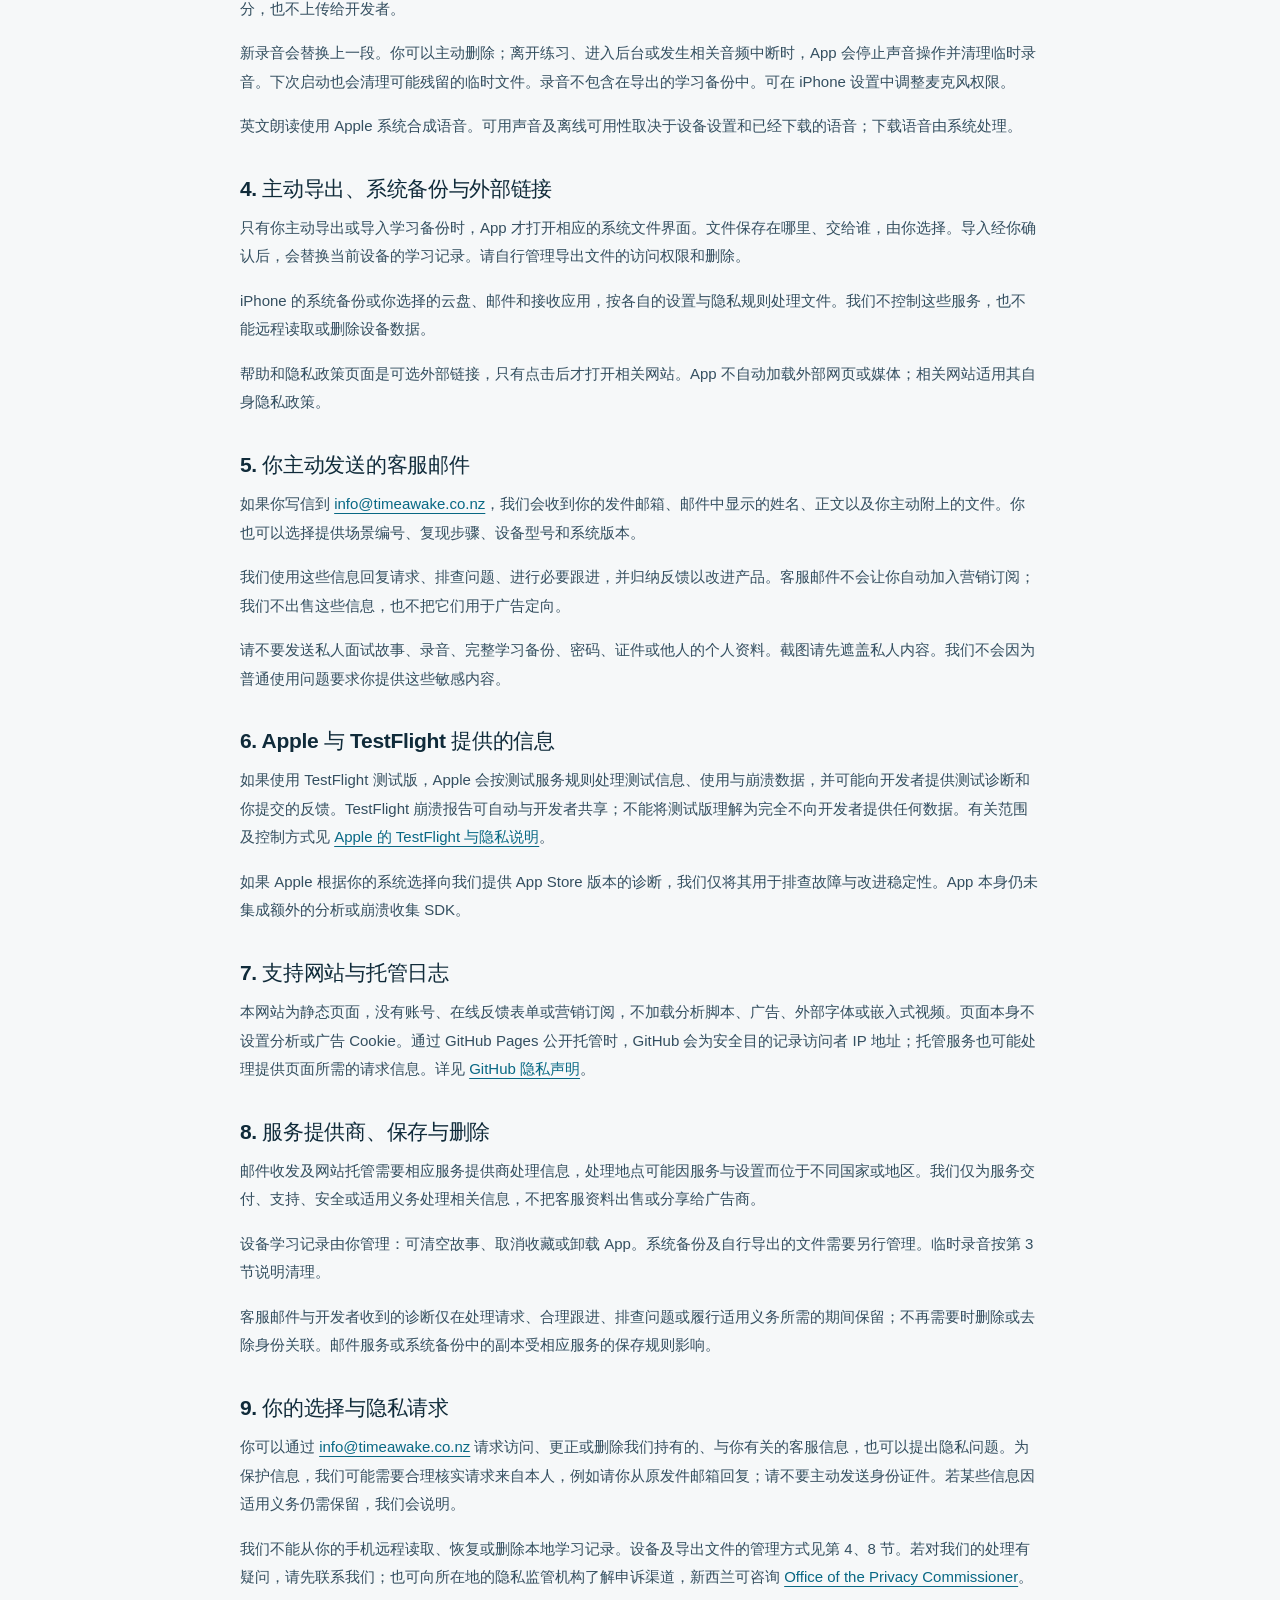
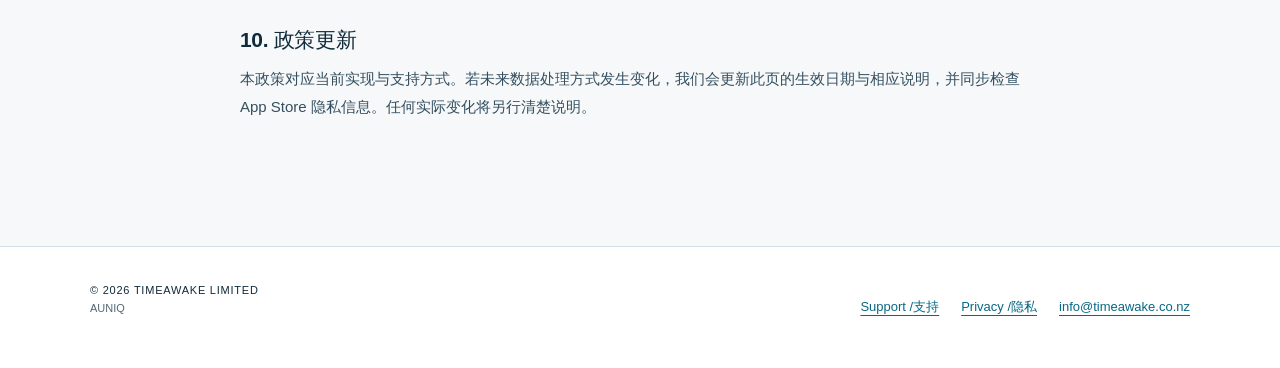
==== commit 7f085b61: "Open AUNIQ product and support pages in English with Chinese anchors" ====
--- a/privacy.html
+++ b/privacy.html
@@ -1,30 +1,41 @@
 <!doctype html>
-<html lang="zh-Hans">
+<html lang="en">
 <head>
 <meta charset="utf-8">
 <meta name="viewport" content="width=device-width, initial-scale=1">
-<meta name="description" content="AUNIQ隐私政策：本地学习数据、临时录音、主动客服邮件、TestFlight与网站托管日志。">
+<meta name="description" content="Read how the AUNIQ iPhone app and its support website handle learning records, temporary recordings and support enquiries.">
 <meta name="theme-color" content="#0a2433">
-<title>隐私政策 / Privacy Policy · AUNIQ</title>
+<title>Privacy policy · AUNIQ</title>
 <link rel="icon" type="image/png" href="favicon.png">
-<link rel="stylesheet" href="styles.css">
+<link rel="stylesheet" href="assets/styles.css">
 </head>
 <body>
-<a class="skip-link" href="#main">跳到正文 / Skip to content</a>
+<a class="skip-link" href="#main">Skip to content</a>
 <header class="site-header">
 <div class="shell header-inner">
-<a class="brand" href="index.html"><img src="icon.png" width="40" height="40" alt=""><span>AUNIQ<small>TIMEAWAKE LIMITED</small></span></a>
-<nav class="primary-nav" aria-label="网站导航 / Site navigation">
-<a href="index.html">产品 <span lang="en">Product</span></a>
-<a href="support.html">帮助 <span lang="en">Help</span></a>
-<a href="privacy.html" aria-current="page">隐私 <span lang="en">Privacy</span></a>
+<a class="brand" href="index.html"><img src="assets/icon.png" width="40" height="40" alt=""><span>AUNIQ<small>TIMEAWAKE LIMITED</small></span></a>
+<nav class="primary-nav" aria-label="Site navigation">
+<a href="index.html">Product <span lang="zh-Hans">产品</span></a>
+<a href="support.html">Help <span lang="zh-Hans">帮助</span></a>
+<a href="privacy.html" aria-current="page">Privacy <span lang="zh-Hans">隐私</span></a>
 </nav>
 </div>
 </header>
 <main id="main" class="shell" tabindex="-1">
-<nav class="language-nav" aria-label="选择阅读语言 / Reading language"><span>阅读语言 / Language</span><a href="#zh" lang="zh-Hans" hreflang="zh-Hans">中文</a><a href="#en" lang="en" hreflang="en">English</a></nav>
+<nav class="language-nav" aria-label="Reading language"><span>Language</span><a href="#en" lang="en" hreflang="en">English</a><a href="#zh" lang="zh-Hans" hreflang="zh-Hans">中文</a></nav>
 
-<section id="zh" lang="zh-Hans" class="language-section narrow-section"><p class="eyebrow">PRIVACY / 隐私政策</p><h1>隐私，从清楚说明开始。</h1><p class="lead">App 内的学习记录由你保管。主动发送的客服邮件、Apple 测试服务和网站托管信息则按各自用途处理。</p><p class="small-print">生效日期：<time datetime="2026-09-15">2026-09-15</time> · TIMEAWAKE LIMITED</p><div class="policy-summary">本 App 不通过自己的接口上传学习记录；这不等于客服邮箱、TestFlight 和网站托管服务不处理任何信息。</div><nav class="policy-toc" aria-label="隐私政策目录"><a href="#zh-policy-1">1. 谁提供服务，政策适用于什么？</a><a href="#zh-policy-2">2. App 中的学习资料与记录</a><a href="#zh-policy-3">3. 麦克风、临时录音与系统朗读</a><a href="#zh-policy-4">4. 主动导出、系统备份与外部链接</a><a href="#zh-policy-5">5. 你主动发送的客服邮件</a><a href="#zh-policy-6">6. Apple 与 TestFlight 提供的信息</a><a href="#zh-policy-7">7. 支持网站与托管日志</a><a href="#zh-policy-8">8. 服务提供商、保存与删除</a><a href="#zh-policy-9">9. 你的选择与隐私请求</a><a href="#zh-policy-10">10. 政策更新</a></nav><section id="zh-policy-1" class="policy-section"><h3>1. 谁提供服务，政策适用于什么？</h3><p>AUNIQ 由 TIMEAWAKE LIMITED 提供。本政策说明 iPhone App、本支持网站及你主动联系我们时的信息处理方式。生效日期为 2026-09-15。客服及隐私联系邮箱为 <a href="mailto:info@timeawake.co.nz">info@timeawake.co.nz</a>。</p></section>
+<section id="en" lang="en" class="language-section narrow-section"><p class="eyebrow">PRIVACY POLICY</p><h1 class="display-heading">Privacy starts with a clear explanation.</h1><p class="lead">Your app records are yours to manage. Support emails, Apple testing services and website-hosting information are handled for their separate purposes.</p><p class="small-print">Effective date：<time datetime="2026-09-15">2026-09-15</time> · TIMEAWAKE LIMITED</p><div class="policy-summary">The app does not upload learning records through its own interfaces. That does not mean the support mailbox, TestFlight or website hosting processes no information.</div><nav class="policy-toc" aria-label="Privacy policy contents"><a href="#en-policy-1">1. Who provides the service and what does this cover?</a><a href="#en-policy-2">2. Learning content and records in the app</a><a href="#en-policy-3">3. Microphone, temporary recordings and system speech</a><a href="#en-policy-4">4. Exports, system backups and external links</a><a href="#en-policy-5">5. Emails you choose to send us</a><a href="#en-policy-6">6. Information provided through Apple and TestFlight</a><a href="#en-policy-7">7. The support website and hosting logs</a><a href="#en-policy-8">8. Service providers, retention and deletion</a><a href="#en-policy-9">9. Your choices and privacy requests</a><a href="#en-policy-10">10. Changes to this policy</a></nav><section id="en-policy-1" class="policy-section"><h3>1. Who provides the service and what does this cover?</h3><p>AUNIQ is provided by TIMEAWAKE LIMITED. This policy covers the iPhone app, this support website and information you choose to send us. It takes effect on 15 September 2026. For support or privacy questions, contact <a href="mailto:info@timeawake.co.nz">info@timeawake.co.nz</a>.</p></section>
+<section id="en-policy-2" class="policy-section"><h3>2. Learning content and records in the app</h3><p>Learning content is included with the app and no account is required. Progress, saved expressions, review schedules, preferences and interview stories you write are stored in the app’s data on your device. The current app has no interface for uploading those records to a developer server and includes no advertising, analytics or tracking SDKs.</p><p>We do not automatically read your stories or learning backups through the app. Exports, system backups and information you choose to send for support are handled as described below.</p></section>
+<section id="en-policy-3" class="policy-section"><h3>3. Microphone, temporary recordings and system speech</h3><p>The app requests microphone permission only when you choose to record. A recording lasts up to 60 seconds and is used for local playback. There is no speech recognition or automatic scoring, and recordings are not uploaded to us.</p><p>A new recording replaces the previous one. You can delete it yourself. Leaving practice, entering the background or a relevant audio interruption stops audio and clears the temporary recording. The next app launch also clears a file that may remain after an interrupted process. Recordings are excluded from learning-backup exports. You can change microphone permission in iPhone Settings.</p><p>English playback uses Apple’s system speech synthesis. Available voices and offline availability depend on device settings and installed voices. Voice downloads are managed by the operating system.</p></section>
+<section id="en-policy-4" class="policy-section"><h3>4. Exports, system backups and external links</h3><p>The app opens the relevant system file interface only when you choose to export or import a learning backup. You choose where a file is saved or whom to share it with. Confirmed imports replace learning records on the current device. Manage exported files, access permissions and deletion in their chosen location.</p><p>iPhone system backups and any cloud storage, email or receiving app you select handle files under their own settings and privacy rules. We do not control those services or remotely read or delete your device data.</p><p>Links to help and the privacy policy open only when you select them. The app does not automatically load external webpages or media. Those websites apply their own privacy policies.</p></section>
+<section id="en-policy-5" class="policy-section"><h3>5. Emails you choose to send us</h3><p>If you email <a href="mailto:info@timeawake.co.nz">info@timeawake.co.nz</a>, we receive your sending address, any name shown in the email, the message and files you deliberately attach. You may also provide a scenario number, reproduction steps, device model and operating-system version.</p><p>We use that information to respond, investigate an issue, follow up where needed and identify improvements from feedback. Contacting support does not enrol you in marketing. We do not sell this information or use it for targeted advertising.</p><p>Please do not send private interview stories, recordings, complete learning backups, passwords, identity documents or other people’s personal information. Cover private details in screenshots. We do not require this sensitive content to handle ordinary usage questions.</p></section>
+<section id="en-policy-6" class="policy-section"><h3>6. Information provided through Apple and TestFlight</h3><p>If you use a TestFlight beta, Apple handles testing information, usage and crash data under its testing-service rules and may provide us with diagnostics and feedback you submit. TestFlight crash reports can be shared with the developer automatically; a beta should not be understood as providing us with no information at all. See <a href="https://www.apple.com/legal/privacy/data/en/test-flight/">Apple’s TestFlight &amp; Privacy notice</a> for the scope and available controls.</p><p>If Apple provides diagnostics for an App Store version under your system choices, we use them to investigate faults and improve stability. The app itself still includes no additional analytics or crash-collection SDK.</p></section>
+<section id="en-policy-7" class="policy-section"><h3>7. The support website and hosting logs</h3><p>These are static pages with no account, online feedback form or marketing subscription. They load no analytics scripts, advertisements, external fonts or embedded video, and the pages themselves set no analytics or advertising cookies. When served through GitHub Pages, GitHub logs visitors’ IP addresses for security and may process request information needed to deliver the pages. See the <a href="https://docs.github.com/en/site-policy/privacy-policies/github-general-privacy-statement">GitHub Privacy Statement</a>.</p></section>
+<section id="en-policy-8" class="policy-section"><h3>8. Service providers, retention and deletion</h3><p>Email delivery and website hosting require service providers to process information. Processing locations may vary across countries or regions with the service and its settings. We handle relevant information for service delivery, support, security or applicable obligations, and do not sell support information or share it with advertisers.</p><p>You manage learning records on your device by clearing stories, removing saved expressions or uninstalling the app. Manage system backups and exported files separately. Temporary recordings are cleared as described in section 3.</p><p>Support emails and diagnostics we receive are retained only as needed to handle requests, reasonably follow up, investigate issues or meet applicable obligations, then deleted or de-identified when no longer needed. Copies in email services or system backups are subject to those services’ retention arrangements.</p></section>
+<section id="en-policy-9" class="policy-section"><h3>9. Your choices and privacy requests</h3><p>You can contact <a href="mailto:info@timeawake.co.nz">info@timeawake.co.nz</a> to request access to, correction of or deletion of support information we hold about you, or to ask a privacy question. To protect that information, we may reasonably verify that a request comes from you, for example by asking you to reply from the original email address. Please do not send identity documents without being asked. We will explain if applicable obligations require information to be retained.</p><p>We cannot remotely read, restore or delete learning records on your phone. See sections 4 and 8 for device records and exported files. Contact us with concerns about our handling; you may also ask your local privacy regulator about complaint options. In New Zealand, see the <a href="https://www.privacy.org.nz/">Office of the Privacy Commissioner</a>.</p></section>
+<section id="en-policy-10" class="policy-section"><h3>10. Changes to this policy</h3><p>This policy describes the current implementation and support arrangements. If data handling changes, we will update this page, its effective date and the corresponding App Store privacy information. Any actual change will be explained clearly.</p></section></section>
+
+<section id="zh" lang="zh-Hans" class="language-section narrow-section"><p class="eyebrow">PRIVACY / 隐私政策</p><h2>隐私，从清楚说明开始。</h2><p class="lead">App 内的学习记录由你保管。主动发送的客服邮件、Apple 测试服务和网站托管信息则按各自用途处理。</p><p class="small-print">生效日期：<time datetime="2026-09-15">2026-09-15</time> · TIMEAWAKE LIMITED</p><div class="policy-summary">本 App 不通过自己的接口上传学习记录；这不等于客服邮箱、TestFlight 和网站托管服务不处理任何信息。</div><nav class="policy-toc" aria-label="隐私政策目录"><a href="#zh-policy-1">1. 谁提供服务，政策适用于什么？</a><a href="#zh-policy-2">2. App 中的学习资料与记录</a><a href="#zh-policy-3">3. 麦克风、临时录音与系统朗读</a><a href="#zh-policy-4">4. 主动导出、系统备份与外部链接</a><a href="#zh-policy-5">5. 你主动发送的客服邮件</a><a href="#zh-policy-6">6. Apple 与 TestFlight 提供的信息</a><a href="#zh-policy-7">7. 支持网站与托管日志</a><a href="#zh-policy-8">8. 服务提供商、保存与删除</a><a href="#zh-policy-9">9. 你的选择与隐私请求</a><a href="#zh-policy-10">10. 政策更新</a></nav><section id="zh-policy-1" class="policy-section"><h3>1. 谁提供服务，政策适用于什么？</h3><p>AUNIQ 由 TIMEAWAKE LIMITED 提供。本政策说明 iPhone App、本支持网站及你主动联系我们时的信息处理方式。生效日期为 2026-09-15。客服及隐私联系邮箱为 <a href="mailto:info@timeawake.co.nz">info@timeawake.co.nz</a>。</p></section>
 <section id="zh-policy-2" class="policy-section"><h3>2. App 中的学习资料与记录</h3><p>学习资料随 App 提供，无需注册账号。练习进度、收藏、复习安排、偏好和你编辑的面试故事保存在设备上的 App 数据中。当前 App 没有向开发者服务器上传这些记录的接口，也没有广告、分析或追踪 SDK。</p><p>开发者不会通过 App 自动读取你的故事或学习备份。你主动导出、使用系统备份，或联系支持时选择提供的信息，按下文分别处理。</p></section>
 <section id="zh-policy-3" class="policy-section"><h3>3. 麦克风、临时录音与系统朗读</h3><p>只有你主动选择录音时，App 才会请求麦克风权限。每段录音最多 60 秒，仅用于本机回听，不进行语音识别或自动评分，也不上传给开发者。</p><p>新录音会替换上一段。你可以主动删除；离开练习、进入后台或发生相关音频中断时，App 会停止声音操作并清理临时录音。下次启动也会清理可能残留的临时文件。录音不包含在导出的学习备份中。可在 iPhone 设置中调整麦克风权限。</p><p>英文朗读使用 Apple 系统合成语音。可用声音及离线可用性取决于设备设置和已经下载的语音；下载语音由系统处理。</p></section>
 <section id="zh-policy-4" class="policy-section"><h3>4. 主动导出、系统备份与外部链接</h3><p>只有你主动导出或导入学习备份时，App 才打开相应的系统文件界面。文件保存在哪里、交给谁，由你选择。导入经你确认后，会替换当前设备的学习记录。请自行管理导出文件的访问权限和删除。</p><p>iPhone 的系统备份或你选择的云盘、邮件和接收应用，按各自的设置与隐私规则处理文件。我们不控制这些服务，也不能远程读取或删除设备数据。</p><p>帮助和隐私政策页面是可选外部链接，只有点击后才打开相关网站。App 不自动加载外部网页或媒体；相关网站适用其自身隐私政策。</p></section>
@@ -33,16 +44,8 @@
 <section id="zh-policy-7" class="policy-section"><h3>7. 支持网站与托管日志</h3><p>本网站为静态页面，没有账号、在线反馈表单或营销订阅，不加载分析脚本、广告、外部字体或嵌入式视频。页面本身不设置分析或广告 Cookie。通过 GitHub Pages 公开托管时，GitHub 会为安全目的记录访问者 IP 地址；托管服务也可能处理提供页面所需的请求信息。详见 <a href="https://docs.github.com/en/site-policy/privacy-policies/github-general-privacy-statement">GitHub 隐私声明</a>。</p></section>
 <section id="zh-policy-8" class="policy-section"><h3>8. 服务提供商、保存与删除</h3><p>邮件收发及网站托管需要相应服务提供商处理信息，处理地点可能因服务与设置而位于不同国家或地区。我们仅为服务交付、支持、安全或适用义务处理相关信息，不把客服资料出售或分享给广告商。</p><p>设备学习记录由你管理：可清空故事、取消收藏或卸载 App。系统备份及自行导出的文件需要另行管理。临时录音按第 3 节说明清理。</p><p>客服邮件与开发者收到的诊断仅在处理请求、合理跟进、排查问题或履行适用义务所需的期间保留；不再需要时删除或去除身份关联。邮件服务或系统备份中的副本受相应服务的保存规则影响。</p></section>
 <section id="zh-policy-9" class="policy-section"><h3>9. 你的选择与隐私请求</h3><p>你可以通过 <a href="mailto:info@timeawake.co.nz">info@timeawake.co.nz</a> 请求访问、更正或删除我们持有的、与你有关的客服信息，也可以提出隐私问题。为保护信息，我们可能需要合理核实请求来自本人，例如请你从原发件邮箱回复；请不要主动发送身份证件。若某些信息因适用义务仍需保留，我们会说明。</p><p>我们不能从你的手机远程读取、恢复或删除本地学习记录。设备及导出文件的管理方式见第 4、8 节。若对我们的处理有疑问，请先联系我们；也可向所在地的隐私监管机构了解申诉渠道，新西兰可咨询 <a href="https://www.privacy.org.nz/">Office of the Privacy Commissioner</a>。</p></section>
-<section id="zh-policy-10" class="policy-section"><h3>10. 政策更新</h3><p>本政策对应当前实现与支持方式。若未来数据处理方式发生变化，我们会更新此页的生效日期与相应说明，并同步检查 App Store 隐私信息。任何实际变化将另行清楚说明。</p></section></section><section id="en" lang="en" class="language-section english-section narrow-section"><p class="eyebrow">PRIVACY POLICY</p><h2 class="display-heading">Privacy starts with a clear explanation.</h2><p class="lead">Your app records are yours to manage. Support emails, Apple testing services and website-hosting information are handled for their separate purposes.</p><p class="small-print">Effective date：<time datetime="2026-09-15">2026-09-15</time> · TIMEAWAKE LIMITED</p><div class="policy-summary">The app does not upload learning records through its own interfaces. That does not mean the support mailbox, TestFlight or website hosting processes no information.</div><nav class="policy-toc" aria-label="Privacy policy contents"><a href="#en-policy-1">1. Who provides the service and what does this cover?</a><a href="#en-policy-2">2. Learning content and records in the app</a><a href="#en-policy-3">3. Microphone, temporary recordings and system speech</a><a href="#en-policy-4">4. Exports, system backups and external links</a><a href="#en-policy-5">5. Emails you choose to send us</a><a href="#en-policy-6">6. Information provided through Apple and TestFlight</a><a href="#en-policy-7">7. The support website and hosting logs</a><a href="#en-policy-8">8. Service providers, retention and deletion</a><a href="#en-policy-9">9. Your choices and privacy requests</a><a href="#en-policy-10">10. Changes to this policy</a></nav><section id="en-policy-1" class="policy-section"><h3>1. Who provides the service and what does this cover?</h3><p>AUNIQ is provided by TIMEAWAKE LIMITED. This policy covers the iPhone app, this support website and information you choose to send us. It takes effect on 15 September 2026. For support or privacy questions, contact <a href="mailto:info@timeawake.co.nz">info@timeawake.co.nz</a>.</p></section>
-<section id="en-policy-2" class="policy-section"><h3>2. Learning content and records in the app</h3><p>Learning content is included with the app and no account is required. Progress, saved expressions, review schedules, preferences and interview stories you write are stored in the app’s data on your device. The current app has no interface for uploading those records to a developer server and includes no advertising, analytics or tracking SDKs.</p><p>We do not automatically read your stories or learning backups through the app. Exports, system backups and information you choose to send for support are handled as described below.</p></section>
-<section id="en-policy-3" class="policy-section"><h3>3. Microphone, temporary recordings and system speech</h3><p>The app requests microphone permission only when you choose to record. A recording lasts up to 60 seconds and is used for local playback. There is no speech recognition or automatic scoring, and recordings are not uploaded to us.</p><p>A new recording replaces the previous one. You can delete it yourself. Leaving practice, entering the background or a relevant audio interruption stops audio and clears the temporary recording. The next app launch also clears a file that may remain after an interrupted process. Recordings are excluded from learning-backup exports. You can change microphone permission in iPhone Settings.</p><p>English playback uses Apple’s system speech synthesis. Available voices and offline availability depend on device settings and installed voices. Voice downloads are managed by the operating system.</p></section>
-<section id="en-policy-4" class="policy-section"><h3>4. Exports, system backups and external links</h3><p>The app opens the relevant system file interface only when you choose to export or import a learning backup. You choose where a file is saved or whom to share it with. Confirmed imports replace learning records on the current device. Manage exported files, access permissions and deletion in their chosen location.</p><p>iPhone system backups and any cloud storage, email or receiving app you select handle files under their own settings and privacy rules. We do not control those services or remotely read or delete your device data.</p><p>Links to help and the privacy policy open only when you select them. The app does not automatically load external webpages or media. Those websites apply their own privacy policies.</p></section>
-<section id="en-policy-5" class="policy-section"><h3>5. Emails you choose to send us</h3><p>If you email <a href="mailto:info@timeawake.co.nz">info@timeawake.co.nz</a>, we receive your sending address, any name shown in the email, the message and files you deliberately attach. You may also provide a scenario number, reproduction steps, device model and operating-system version.</p><p>We use that information to respond, investigate an issue, follow up where needed and identify improvements from feedback. Contacting support does not enrol you in marketing. We do not sell this information or use it for targeted advertising.</p><p>Please do not send private interview stories, recordings, complete learning backups, passwords, identity documents or other people’s personal information. Cover private details in screenshots. We do not require this sensitive content to handle ordinary usage questions.</p></section>
-<section id="en-policy-6" class="policy-section"><h3>6. Information provided through Apple and TestFlight</h3><p>If you use a TestFlight beta, Apple handles testing information, usage and crash data under its testing-service rules and may provide us with diagnostics and feedback you submit. TestFlight crash reports can be shared with the developer automatically; a beta should not be understood as providing us with no information at all. See <a href="https://www.apple.com/legal/privacy/data/en/test-flight/">Apple’s TestFlight &amp; Privacy notice</a> for the scope and available controls.</p><p>If Apple provides diagnostics for an App Store version under your system choices, we use them to investigate faults and improve stability. The app itself still includes no additional analytics or crash-collection SDK.</p></section>
-<section id="en-policy-7" class="policy-section"><h3>7. The support website and hosting logs</h3><p>These are static pages with no account, online feedback form or marketing subscription. They load no analytics scripts, advertisements, external fonts or embedded video, and the pages themselves set no analytics or advertising cookies. When served through GitHub Pages, GitHub logs visitors’ IP addresses for security and may process request information needed to deliver the pages. See the <a href="https://docs.github.com/en/site-policy/privacy-policies/github-general-privacy-statement">GitHub Privacy Statement</a>.</p></section>
-<section id="en-policy-8" class="policy-section"><h3>8. Service providers, retention and deletion</h3><p>Email delivery and website hosting require service providers to process information. Processing locations may vary across countries or regions with the service and its settings. We handle relevant information for service delivery, support, security or applicable obligations, and do not sell support information or share it with advertisers.</p><p>You manage learning records on your device by clearing stories, removing saved expressions or uninstalling the app. Manage system backups and exported files separately. Temporary recordings are cleared as described in section 3.</p><p>Support emails and diagnostics we receive are retained only as needed to handle requests, reasonably follow up, investigate issues or meet applicable obligations, then deleted or de-identified when no longer needed. Copies in email services or system backups are subject to those services’ retention arrangements.</p></section>
-<section id="en-policy-9" class="policy-section"><h3>9. Your choices and privacy requests</h3><p>You can contact <a href="mailto:info@timeawake.co.nz">info@timeawake.co.nz</a> to request access to, correction of or deletion of support information we hold about you, or to ask a privacy question. To protect that information, we may reasonably verify that a request comes from you, for example by asking you to reply from the original email address. Please do not send identity documents without being asked. We will explain if applicable obligations require information to be retained.</p><p>We cannot remotely read, restore or delete learning records on your phone. See sections 4 and 8 for device records and exported files. Contact us with concerns about our handling; you may also ask your local privacy regulator about complaint options. In New Zealand, see the <a href="https://www.privacy.org.nz/">Office of the Privacy Commissioner</a>.</p></section>
-<section id="en-policy-10" class="policy-section"><h3>10. Changes to this policy</h3><p>This policy describes the current implementation and support arrangements. If data handling changes, we will update this page, its effective date and the corresponding App Store privacy information. Any actual change will be explained clearly.</p></section></section></main>
-<footer class="site-footer"><div class="shell footer-inner"><p>© 2026 TIMEAWAKE LIMITED<br><span>AUNIQ</span></p><nav aria-label="页脚链接 / Footer links"><a href="support.html">支持 / Support</a><a href="privacy.html">隐私 / Privacy</a><a href="mailto:info@timeawake.co.nz">info@timeawake.co.nz</a></nav></div></footer>
+<section id="zh-policy-10" class="policy-section"><h3>10. 政策更新</h3><p>本政策对应当前实现与支持方式。若未来数据处理方式发生变化，我们会更新此页的生效日期与相应说明，并同步检查 App Store 隐私信息。任何实际变化将另行清楚说明。</p></section></section>
+</main>
+<footer class="site-footer"><div class="shell footer-inner"><p>© 2026 TIMEAWAKE LIMITED<br><span>AUNIQ</span></p><nav aria-label="Footer links"><a href="support.html">Support / <span lang="zh-Hans">支持</span></a><a href="privacy.html">Privacy / <span lang="zh-Hans">隐私</span></a><a href="mailto:info@timeawake.co.nz">info@timeawake.co.nz</a></nav></div></footer>
 </body>
 </html>
--- a/assets/styles.css
+++ b/assets/styles.css
@@ -0,0 +1,6 @@
+:root{color-scheme:light;--ink:#102b3a;--muted:#526774;--blue:#086884;--sky:#dcecf2;--paper:#f6f8f9;--line:#d5e1e6;--white:#fff;--radius:24px;font-family:-apple-system,BlinkMacSystemFont,"Segoe UI","PingFang SC","Microsoft YaHei",sans-serif;font-synthesis:none}
+*{box-sizing:border-box}html{scroll-padding-top:24px}body{margin:0;background:var(--paper);color:var(--ink);line-height:1.75;font-size:16px;-webkit-text-size-adjust:100%}a{color:var(--blue);text-underline-offset:4px;text-decoration-thickness:1px;overflow-wrap:anywhere}a:hover{text-decoration-thickness:2px}a:focus-visible,summary:focus-visible{outline:3px solid #087da2;outline-offset:5px;border-radius:5px}p,h1,h2,h3,ul,ol,dl{margin-top:0}p{margin-bottom:1rem}p:last-child{margin-bottom:0}h1,h2,h3{line-height:1.25;letter-spacing:-.035em;overflow-wrap:anywhere}h1,.display-heading{font-size:clamp(2rem,4.9vw,3.65rem);font-weight:750;margin-bottom:24px}h2{font-size:clamp(1.6rem,3vw,2.3rem);margin-bottom:18px}h3{font-size:1.2rem;letter-spacing:-.015em;margin-bottom:12px}img{max-width:100%;height:auto;display:block}li+li{margin-top:8px}.shell{width:min(1100px,calc(100% - 48px));margin-inline:auto}.skip-link{position:absolute;left:12px;top:-120px;background:var(--white);padding:12px 18px;border:2px solid var(--blue);z-index:10}.skip-link:focus{top:12px}.site-header{background:var(--white);border-bottom:1px solid var(--line)}.header-inner{display:flex;justify-content:space-between;align-items:center;gap:20px;min-height:98px;padding-block:18px;flex-wrap:wrap}.brand{display:inline-flex;align-items:center;gap:12px;text-decoration:none;color:var(--ink);font-size:18px;font-weight:750;line-height:1.25}.brand img{border-radius:11px;flex:none}.brand small{display:block;font-size:9px;letter-spacing:.16em;color:var(--muted);margin-top:5px;font-weight:650}.primary-nav{display:flex;gap:8px;flex-wrap:wrap}.primary-nav a{display:flex;gap:6px;align-items:center;min-height:44px;padding:8px 12px;border-radius:12px;text-decoration:none;color:var(--muted);font-size:14px;font-weight:650}.primary-nav a[aria-current=page]{background:var(--sky);color:var(--ink)}.primary-nav a:hover{background:#edf4f7}.primary-nav span{font-weight:450}.language-nav{display:flex;align-items:center;gap:12px;flex-wrap:wrap;padding:24px 0 30px;color:var(--muted);font-size:13px}.language-nav>span{margin-right:2px}.language-nav a{min-height:44px;display:inline-flex;align-items:center;padding:6px 10px;background:var(--white);border:1px solid var(--line);border-radius:10px;text-decoration:none;font-weight:650}.language-section{scroll-margin-top:24px;padding-bottom:24px}.language-section + .language-section{border-top:1px solid var(--line);margin-top:64px;padding-top:64px}.hero{display:grid;grid-template-columns:minmax(0,1.55fr) minmax(220px,1fr);gap:55px;align-items:center;padding:8px 0 38px}.eyebrow{font-size:12px;letter-spacing:.12em;font-weight:750;color:var(--blue);margin-bottom:16px}.lead{font-size:18px;line-height:1.8;color:var(--muted);max-width:650px}.hero-actions{display:flex;align-items:center;gap:22px;flex-wrap:wrap;margin-top:25px}.button{display:inline-flex;justify-content:center;align-items:center;gap:22px;min-height:48px;padding:12px 20px;background:var(--ink);color:var(--white);border-radius:14px;text-decoration:none;font-size:15px;font-weight:650;text-align:center}.button:hover{background:#194a61;text-decoration:none}.text-link{display:inline-flex;align-items:center;min-height:44px;font-weight:650;font-size:14px}.pills{list-style:none;display:flex;flex-wrap:wrap;gap:8px;padding:0;margin:26px 0 0}.pills li{margin:0;font-size:12px;padding:5px 10px;border:1px solid var(--line);border-radius:100px;color:var(--muted);background:#fff8}.hero-art{border-radius:32px;background:radial-gradient(circle at 55% 20%,#174252,#071a26 70%);padding:38px 22px 24px;display:flex;flex-direction:column;align-items:center;text-align:center;color:#f4fbff;min-width:0;box-shadow:0 14px 35px #132e3b12}.hero-icon{width:180px;border-radius:29px;box-shadow:0 14px 38px #0004}.hero-art p{font-family:Georgia,"Times New Roman",serif;font-size:27px;line-height:1.3;letter-spacing:-.03em;margin:25px 0 22px}.art-label{font-size:10px;letter-spacing:.18em;text-transform:uppercase;color:#a9c7d6}.release-note{display:flex;align-items:flex-start;gap:13px;padding:20px 23px;background:#eaf2f5;border:1px solid #cadde5;border-radius:17px;font-size:14px}.release-note p{color:var(--muted);margin-top:4px}.status-dot{width:8px;height:8px;background:var(--blue);border-radius:50%;margin-top:9px;flex:none}.section-block{margin-block:54px}.section-heading{margin-bottom:26px;max-width:800px}.feature-grid{display:grid;grid-template-columns:repeat(3,minmax(0,1fr));gap:18px}.feature-card{background:var(--white);border:1px solid var(--line);border-radius:var(--radius);padding:25px}.feature-card p{font-size:15px;color:var(--muted)}.number{display:inline-block;font-size:12px;letter-spacing:.1em;color:var(--blue);font-weight:750;margin-bottom:26px}.quiet-panel{padding:34px;border-radius:var(--radius);border:1px solid var(--line);background:#fff9}.quiet-panel>p{color:var(--muted);font-size:15px}.stats{display:grid;grid-template-columns:repeat(3,minmax(0,1fr));gap:15px;margin:25px 0}.stats dt{font-size:38px;line-height:1.2;letter-spacing:-.05em;font-weight:750}.stats dd{margin:6px 0 0;color:var(--muted);font-size:13px}.contact-panel{display:flex;align-items:center;justify-content:space-between;gap:28px;padding:34px;background:var(--ink);color:var(--white);border-radius:var(--radius);margin-top:36px}.contact-panel>div{max-width:650px}.contact-panel .eyebrow{color:#a7d6e5}.contact-panel p:not(.eyebrow){font-size:15px;color:#d0dfe5}.contact-panel h2{margin-bottom:14px}.button-light{background:var(--white);color:var(--ink);flex-shrink:0}.button-light:hover{background:var(--sky)}.narrow-section{max-width:800px;margin-inline:auto}.contact-card{background:var(--white);border:1px solid var(--line);border-radius:var(--radius);padding:28px;margin:30px 0}.contact-card h2,.contact-card h3{font-size:20px}.contact-card p{font-size:15px}.faq-list{margin:32px 0}.faq{border-bottom:1px solid var(--line);padding:0}.faq:first-child{border-top:1px solid var(--line)}.faq summary{cursor:pointer;padding:21px 4px;font-weight:650;min-height:48px;line-height:1.6}.faq-body{padding:0 4px 24px;color:var(--muted);font-size:15px}.faq-body ol{padding-left:23px}.small-print{font-size:13px;color:var(--muted)}.policy-summary{padding:22px;background:var(--sky);border-left:4px solid var(--blue);border-radius:0 14px 14px 0;margin:25px 0;font-size:15px}.policy-toc{display:grid;grid-template-columns:repeat(2,minmax(0,1fr));gap:4px 20px;margin:24px 0 40px;padding:22px;background:var(--white);border:1px solid var(--line);border-radius:18px}.policy-toc a{font-size:13px;min-height:44px;display:flex;align-items:center;line-height:1.5}.policy-section{margin-bottom:35px;scroll-margin-top:24px}.policy-section h3{font-size:21px}.policy-section p{font-size:15px;line-height:1.9;color:#344f60}.site-footer{margin-top:65px;padding:34px 0;border-top:1px solid var(--line);background:var(--white)}.footer-inner{display:flex;justify-content:space-between;gap:26px;flex-wrap:wrap}.footer-inner p{font-size:11px;letter-spacing:.07em;line-height:1.7}.footer-inner p span{color:var(--muted);letter-spacing:0}.footer-inner nav{display:flex;align-items:center;gap:8px 22px;flex-wrap:wrap}.footer-inner nav a{display:inline-flex;align-items:center;min-height:44px;font-size:13px}
+@media(max-width:760px){.hero{grid-template-columns:1fr;gap:30px}.hero-art{max-width:360px;width:100%;margin-inline:auto;padding:24px;display:grid;grid-template-columns:130px minmax(0,1fr);gap:18px;text-align:left;align-items:center}.hero-icon{width:130px;border-radius:23px}.hero-art p{font-size:23px;margin:0}.art-label{grid-column:1/-1;text-align:center}.feature-grid{grid-template-columns:1fr}.feature-card{padding:24px}.number{margin-bottom:15px}.contact-panel{align-items:flex-start;flex-direction:column}.contact-panel .button{align-self:flex-start}.header-inner{gap:12px}.primary-nav{gap:2px}.primary-nav a{padding:8px 9px}.stats dt{font-size:31px}.quiet-panel,.contact-panel{padding:25px}.language-section + .language-section{margin-top:48px;padding-top:48px}.section-block{margin-block:40px}}
+@media(max-width:420px){.shell{width:calc(100% - 32px)}.header-inner{padding-block:15px;justify-content:center}.brand{margin-right:auto}.primary-nav{width:100%;justify-content:space-between}.primary-nav a{font-size:13px;padding:8px 7px}.language-nav{gap:8px;padding-block:20px 25px}.language-nav>span{font-size:11px}.hero-art{grid-template-columns:104px minmax(0,1fr);padding:20px;gap:16px}.hero-icon{width:104px;border-radius:20px}.hero-art p{font-size:20px}.lead{font-size:16px}.hero-actions{gap:10px 18px}.stats{gap:10px}.stats dt{font-size:29px}.stats dd{font-size:11px}.contact-card{padding:21px}.policy-toc{grid-template-columns:1fr;padding:16px}.policy-section h3{font-size:19px}.release-note{padding:18px}.quiet-panel{padding:23px}.footer-inner nav{gap:5px 16px}}
+@media(prefers-reduced-motion:reduce){*{scroll-behavior:auto!important}}
+@media print{.site-header,.language-nav,.site-footer,.skip-link,.hero-actions{display:none}.shell{width:100%}.language-section{break-before:auto}.language-section + .language-section{margin-top:30px;padding-top:30px}.hero{display:block}.hero-art{display:none}.faq-body{display:block}.contact-panel{background:#fff;color:#000;border:1px solid #bbb}.contact-panel p:not(.eyebrow),.contact-panel .eyebrow{color:#333}a{color:#000}.policy-toc{display:none}}
